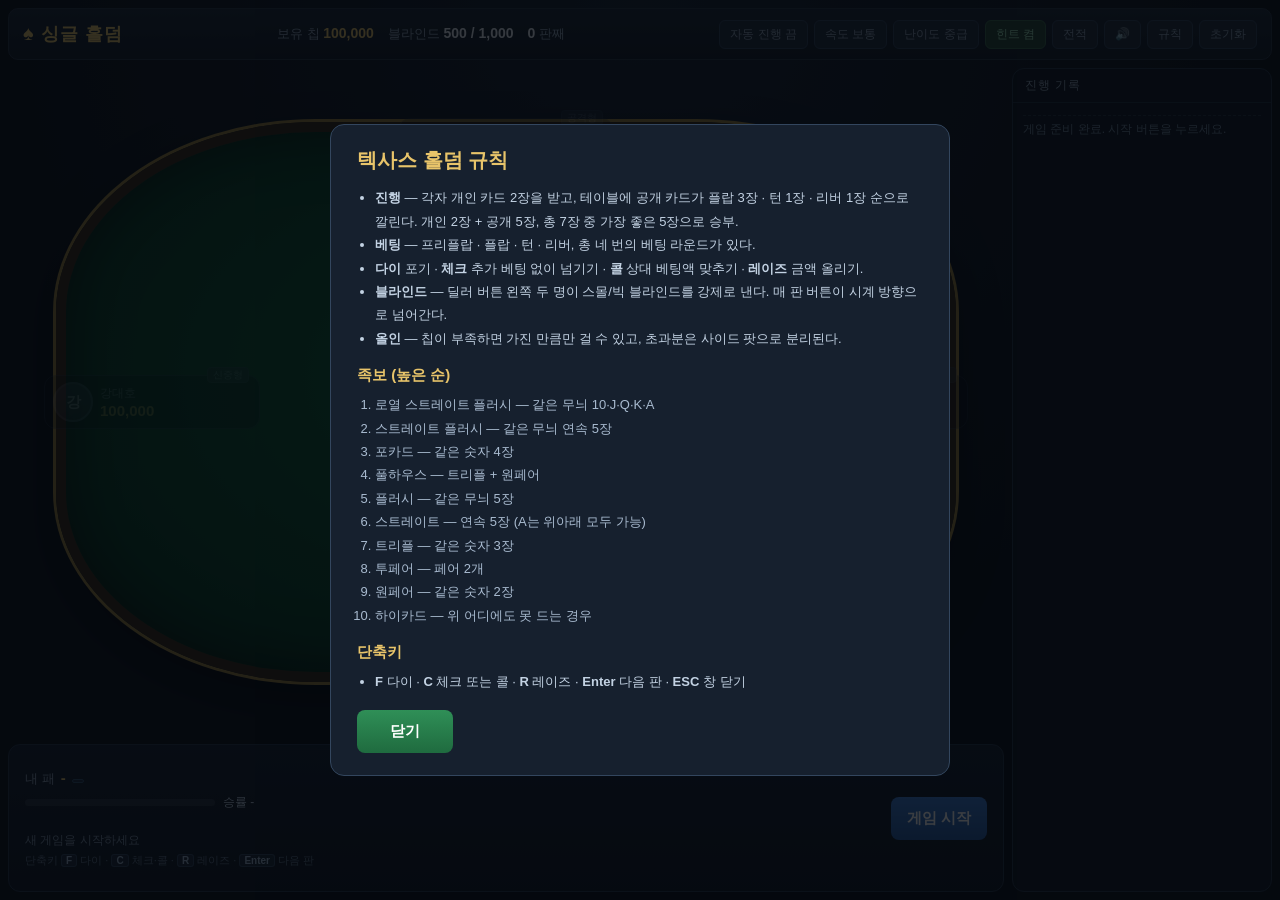
==== index.html @ 2160fd97 "feat: 난이도 초급·중급·고급 도입 및 상대 실력 구현 방식 교정 - 난이도별 블라인드/상대 성향/실력 계수 분리, 선택 창과 저장 추가 - 실력 낮은 상대에 손해가 확정된 실" ====
<!DOCTYPE html>
<html lang="ko">
<head>
<meta charset="utf-8" />
<meta name="viewport" content="width=device-width, initial-scale=1, maximum-scale=1, user-scalable=no" />
<title>싱글 홀덤 - 텍사스 홀덤 혼자 즐기기</title>
<link rel="stylesheet" href="css/style.css" />
</head>
<body>

<div id="app">

  <!-- 상단 바 -->
  <header class="topbar">
    <div class="brand"><span class="logo">♠</span> 싱글 홀덤</div>
    <div class="topinfo">
      <span class="chip-badge">보유 칩 <b id="myChips">0</b></span>
      <span class="blind-badge">블라인드 <b id="blindInfo">-</b></span>
      <span class="hand-badge"><b id="handNo">0</b> 판째</span>
    </div>
    <div class="topbtns">
      <button id="btnAuto" class="ghost" title="판이 끝나면 자동으로 다음 판 시작">자동 진행 끔</button>
      <button id="btnSpeed" class="ghost" title="상대가 생각하는 시간">속도 보통</button>
      <button id="btnLevel" class="ghost" title="상대 실력과 판돈 크기">난이도 중급</button>
      <button id="btnHint" class="ghost" title="승률과 드로 안내 표시 여부">힌트 켬</button>
      <button id="btnStats" class="ghost">전적</button>
      <button id="btnSound" class="ghost" title="소리 켜기/끄기">🔊</button>
      <button id="btnRules" class="ghost">규칙</button>
      <button id="btnReset" class="ghost">초기화</button>
    </div>
  </header>

  <!-- 테이블 -->
  <main class="table-wrap">
    <div class="table" id="table">
      <div class="felt-logo">HOLD'EM</div>

      <div class="center">
        <div class="pot-box">팟 <b id="potAmt">0</b></div>
        <div class="community" id="community"></div>
        <div class="street-label" id="streetLabel"></div>
      </div>

      <!-- 좌석 4개: 0=나(하단), 1=좌, 2=상, 3=우 -->
      <div class="seat" id="seat-0"></div>
      <div class="seat" id="seat-1"></div>
      <div class="seat" id="seat-2"></div>
      <div class="seat" id="seat-3"></div>

      <div class="bet-chip" id="bet-0"></div>
      <div class="bet-chip" id="bet-1"></div>
      <div class="bet-chip" id="bet-2"></div>
      <div class="bet-chip" id="bet-3"></div>

      <div id="dealerBtn" class="dealer-btn">D</div>

      <div class="result-banner" id="resultBanner"></div>
    </div>
  </main>

  <!-- 하단 조작부 -->
  <section class="controls">
    <div class="myinfo">
      <div class="myrank">내 패 <b id="myRank">-</b><span class="notation" id="myNotation"></span></div>
      <div class="equity-row">
        <div class="equity-bar"><i id="equityFill"></i></div>
        <span class="equity-text" id="equityText">승률 -</span>
      </div>
      <div class="draw-info" id="drawInfo"></div>
      <div class="hint" id="actionHint">새 게임을 시작하세요</div>
      <div class="keys">단축키 <b>F</b> 다이 · <b>C</b> 체크·콜 · <b>R</b> 레이즈 · <b>Enter</b> 다음 판</div>
    </div>

    <div class="raise-panel" id="raisePanel">
      <div class="presets">
        <button class="preset" data-preset="min">최소</button>
        <button class="preset" data-preset="half">하프</button>
        <button class="preset" data-preset="pot">팟</button>
        <button class="preset" data-preset="allin">올인</button>
      </div>
      <input type="range" id="raiseSlider" min="0" max="100" value="0" />
      <div class="raise-amt">베팅액 <b id="raiseAmt">0</b></div>
    </div>

    <div class="actions">
      <button id="btnFold" class="act fold">다이</button>
      <button id="btnCheck" class="act check">체크</button>
      <button id="btnCall" class="act call">콜</button>
      <button id="btnRaise" class="act raise">레이즈</button>
      <button id="btnStart" class="act start">게임 시작</button>
      <button id="btnRebuy" class="act rebuy">리바이</button>
    </div>
  </section>

  <!-- 진행 기록 -->
  <aside class="logbox">
    <div class="logtitle">진행 기록</div>
    <ul id="logList"></ul>
  </aside>
</div>

<!-- 난이도 -->
<div class="modal" id="levelModal">
  <div class="modal-inner">
    <h2>난이도 선택</h2>
    <p class="stat-note">난이도를 바꾸면 판돈과 상대가 새로 정해지고 보유 칩이 초기화됩니다. 누적 전적은 그대로 남습니다.</p>
    <div class="level-list" id="levelList"></div>
    <div class="stat-actions">
      <button class="act call" id="btnCloseLevel">닫기</button>
    </div>
  </div>
</div>

<!-- 전적 -->
<div class="modal" id="statsModal">
  <div class="modal-inner">
    <h2>전적</h2>
    <div class="stat-grid" id="statGrid"></div>
    <h3>상대 분석</h3>
    <p class="stat-note">참여율은 프리플랍에 스스로 칩을 넣은 비율, 레이즈율은 프리플랍에서 올린 비율, 공격성은 플랍 이후 액션 중 올린 비율입니다.</p>
    <table class="rival-table" id="rivalTable"></table>
    <div class="stat-actions">
      <button class="act fold" id="btnStatsClear">전적 지우기</button>
      <button class="act call" id="btnCloseStats">닫기</button>
    </div>
  </div>
</div>

<!-- 규칙 안내 -->
<div class="modal" id="rulesModal">
  <div class="modal-inner">
    <h2>텍사스 홀덤 규칙</h2>
    <ul>
      <li><b>진행</b> — 각자 개인 카드 2장을 받고, 테이블에 공개 카드가 플랍 3장 · 턴 1장 · 리버 1장 순으로 깔린다. 개인 2장 + 공개 5장, 총 7장 중 가장 좋은 5장으로 승부.</li>
      <li><b>베팅</b> — 프리플랍 · 플랍 · 턴 · 리버, 총 네 번의 베팅 라운드가 있다.</li>
      <li><b>다이</b> 포기 · <b>체크</b> 추가 베팅 없이 넘기기 · <b>콜</b> 상대 베팅액 맞추기 · <b>레이즈</b> 금액 올리기.</li>
      <li><b>블라인드</b> — 딜러 버튼 왼쪽 두 명이 스몰/빅 블라인드를 강제로 낸다. 매 판 버튼이 시계 방향으로 넘어간다.</li>
      <li><b>올인</b> — 칩이 부족하면 가진 만큼만 걸 수 있고, 초과분은 사이드 팟으로 분리된다.</li>
    </ul>
    <h3>족보 (높은 순)</h3>
    <ol class="rank-list">
      <li>로열 스트레이트 플러시 — 같은 무늬 10·J·Q·K·A</li>
      <li>스트레이트 플러시 — 같은 무늬 연속 5장</li>
      <li>포카드 — 같은 숫자 4장</li>
      <li>풀하우스 — 트리플 + 원페어</li>
      <li>플러시 — 같은 무늬 5장</li>
      <li>스트레이트 — 연속 5장 (A는 위아래 모두 가능)</li>
      <li>트리플 — 같은 숫자 3장</li>
      <li>투페어 — 페어 2개</li>
      <li>원페어 — 같은 숫자 2장</li>
      <li>하이카드 — 위 어디에도 못 드는 경우</li>
    </ol>
    <h3>단축키</h3>
    <ul>
      <li><b>F</b> 다이 · <b>C</b> 체크 또는 콜 · <b>R</b> 레이즈 · <b>Enter</b> 다음 판 · <b>ESC</b> 창 닫기</li>
    </ul>
    <button class="act call" id="btnCloseRules">닫기</button>
  </div>
</div>

<script src="js/cards.js"></script>
<script src="js/evaluator.js"></script>
<script src="js/ai.js"></script>
<script src="js/game.js"></script>
<script src="js/ui.js"></script>
</body>
</html>
---- css/style.css ----
/* 싱글 홀덤 - 화면 스타일 */
:root {
  --bg: #0d1117;
  --bg2: #141b25;
  --felt: #14653a;
  --felt2: #0c4327;
  --gold: #e8c46a;
  --gold-dim: #9a7f3c;
  --text: #e9eef5;
  --muted: #8fa0b5;
  --red: #e2483c;
  --green: #2fb56a;
  --blue: #3f7fd6;
  --card-w: 54px;
  --card-h: 76px;
}

* { box-sizing: border-box; }

html, body {
  margin: 0; padding: 0; height: 100%;
  background: radial-gradient(circle at 50% 0%, #1b2534 0%, var(--bg) 60%);
  color: var(--text);
  font-family: "Malgun Gothic", "맑은 고딕", "Apple SD Gothic Neo", sans-serif;
  overflow: hidden;
}

#app {
  height: 100%;
  display: grid;
  grid-template-columns: 1fr 260px;
  grid-template-rows: 52px 1fr 148px;
  grid-template-areas:
    "top top"
    "table log"
    "ctrl log";
  gap: 8px;
  padding: 8px;
}
/* grid 항목은 기본으로 내용보다 작아지지 않는다 - 넘침 방지 */
#app > * { min-width: 0; }

/* ---------- 상단 바 ---------- */
.topbar {
  grid-area: top;
  display: flex; align-items: center; justify-content: space-between;
  background: linear-gradient(180deg, #1e2836, #161e29);
  border: 1px solid #2b3646;
  border-radius: 10px; padding: 0 14px; gap: 8px; overflow: hidden;
}
.brand { font-size: 18px; font-weight: 700; letter-spacing: 1px; color: var(--gold); }
.brand .logo { font-size: 20px; }
.topinfo { display: flex; gap: 14px; font-size: 13px; color: var(--muted); white-space: nowrap; }
.topinfo b { color: var(--text); font-size: 14px; }
.chip-badge b { color: var(--gold); }
.topbtns { display: flex; gap: 6px; flex: 0 0 auto; }
.ghost {
  background: #232e3d; color: var(--muted); border: 1px solid #33455c;
  border-radius: 6px; padding: 5px 10px; font-size: 12px; cursor: pointer;
  font-family: inherit; white-space: nowrap;
}
.ghost:hover { background: #2c3a4d; color: var(--text); }
.ghost.on {
  background: #2a4a37; color: #9fe3ba; border-color: #3d6b4e;
}

/* 전적 창 */
.stat-grid {
  display: grid; grid-template-columns: auto 1fr; gap: 8px 18px;
  font-size: 14px; align-items: baseline;
}
.stat-k { color: var(--muted); }
.stat-v { color: var(--text); font-weight: 700; text-align: right; }
.stat-v.up { color: var(--green); }
.stat-v.down { color: #e2736a; }
.stat-actions { display: flex; gap: 8px; margin-top: 18px; justify-content: flex-end; }
.stat-note { font-size: 11px; color: #7d8fa6; margin: 0 0 8px; line-height: 1.5; }

/* 난이도 선택 */
.level-list { display: flex; flex-direction: column; gap: 8px; }
.level-item {
  text-align: left; background: #1b2637; border: 1px solid #33465e;
  border-radius: 10px; padding: 12px 14px; cursor: pointer;
  color: var(--text); font-family: inherit; transition: border-color .15s, background .15s;
}
.level-item:hover { background: #223148; border-color: #4a6285; }
.level-item.current { border-color: var(--gold); background: #232c31; }
.lv-title { font-size: 15px; font-weight: 700; color: var(--gold); }
.lv-now { font-size: 11px; color: #9fe3ba; font-weight: 600; }
.lv-desc { font-size: 12px; color: #b6c6da; margin-top: 3px; line-height: 1.5; }
.lv-meta { font-size: 11px; color: #7d8fa6; margin-top: 4px; }
.rival-table { width: 100%; border-collapse: collapse; font-size: 13px; }
.rival-table th {
  text-align: right; font-weight: 600; color: var(--muted); font-size: 11px;
  padding: 4px 6px; border-bottom: 1px solid #2b3a4d;
}
.rival-table th:first-child, .rival-table td:first-child { text-align: left; }
.rival-table td { padding: 5px 6px; text-align: right; border-bottom: 1px solid #1e2937; }
.rival-table td.dim { color: #8fa0b5; font-size: 12px; }
.rival-table td.chips { color: var(--gold); font-weight: 700; }

/* ---------- 테이블 ---------- */
.table-wrap {
  grid-area: table;
  display: flex; align-items: center; justify-content: center;
  min-height: 0;
}
.table {
  position: relative;
  width: min(100%, 900px);
  height: 100%;
  max-height: 560px;
  background:
    radial-gradient(ellipse at 50% 45%, var(--felt) 0%, var(--felt2) 70%, #082b19 100%);
  border: 10px solid #3a2a17;
  border-radius: 260px / 190px;
  box-shadow: 0 0 0 3px var(--gold-dim), inset 0 0 60px rgba(0,0,0,.55), 0 18px 40px rgba(0,0,0,.5);
}
.felt-logo {
  position: absolute; top: 26%; left: 50%; transform: translateX(-50%);
  font-size: 40px; font-weight: 800; letter-spacing: 8px;
  color: rgba(255,255,255,.05); pointer-events: none; user-select: none;
}

.center {
  position: absolute; top: 50%; left: 50%; transform: translate(-50%, -50%);
  display: flex; flex-direction: column; align-items: center; gap: 8px;
}
.pot-box {
  background: rgba(0,0,0,.42); border: 1px solid var(--gold-dim);
  color: var(--gold); border-radius: 20px; padding: 4px 16px; font-size: 13px;
}
.pot-box b { color: #fff; font-size: 15px; }
.community { display: flex; gap: 6px; }
.street-label { font-size: 12px; color: rgba(255,255,255,.55); letter-spacing: 2px; }

/* ---------- 카드 ---------- */
.card {
  width: var(--card-w); height: var(--card-h);
  background: #fdfdfa; border-radius: 6px;
  display: flex; flex-direction: column; align-items: center; justify-content: center;
  font-weight: 800; line-height: 1;
  box-shadow: 0 2px 6px rgba(0,0,0,.45);
  border: 1px solid #d6d3c8;
}
.card .crank { font-size: 20px; }
.card .csuit { font-size: 18px; margin-top: 2px; }
.card.red { color: #d5342a; }
.card.black { color: #1b1b1b; }
.card.back {
  background:
    repeating-linear-gradient(45deg, #1f4d8f 0 6px, #17407a 6px 12px);
  border: 1px solid #0e2a52;
}
.card.mini { width: 36px; height: 50px; border-radius: 5px; }
.card.mini.dealing { animation: dealto .3s ease-out backwards; }
@keyframes dealto {
  from { transform: translate(0, -120px) scale(.5) rotate(12deg); opacity: 0; }
  to { transform: none; opacity: 1; }
}
.card.mini .crank { font-size: 14px; }
.card.mini .csuit { font-size: 12px; }
.board-card.fresh { animation: dealin .34s ease-out backwards; }
.board-card.empty {
  background: rgba(255,255,255,.05); border: 1px dashed rgba(255,255,255,.16);
  box-shadow: none;
}
@keyframes dealin {
  from { transform: translateY(-22px) rotateY(70deg) scale(.86); opacity: 0; }
  to { transform: none; opacity: 1; }
}

/* 승리에 쓰인 카드 강조 */
.card.hit {
  box-shadow: 0 0 0 2px var(--gold), 0 0 16px rgba(232,196,106,.65);
  transform: translateY(-4px);
  transition: transform .2s, box-shadow .2s;
}

/* 테이블 위에 띄우는 연출 (좌석 재렌더에 영향받지 않는다) */
.fx { position: absolute; transform: translateX(-50%); pointer-events: none; z-index: 7; }

/* 획득 금액 떠오르기 */
.float-win {
  color: #ffe9a8; font-weight: 800; font-size: 16px;
  text-shadow: 0 2px 6px rgba(0,0,0,.8);
  animation: floatup 1.6s ease-out forwards;
}

/* 상대 한마디 */
.bubble {
  background: rgba(250,250,245,.95); color: #1c2430;
  font-size: 12px; font-weight: 600; white-space: nowrap;
  border-radius: 12px; padding: 5px 11px;
  box-shadow: 0 4px 12px rgba(0,0,0,.45);
  animation: bubblein .22s ease-out, bubbleout .3s ease-in 1.9s forwards;
}
.bubble::after {
  content: ''; position: absolute; bottom: -5px; left: 50%;
  margin-left: -5px; border: 5px solid transparent;
  border-top-color: rgba(250,250,245,.95); border-bottom: 0;
}
@keyframes bubblein {
  from { opacity: 0; transform: translate(-50%, 6px) scale(.9); }
  to { opacity: 1; transform: translate(-50%, 0) scale(1); }
}
@keyframes bubbleout {
  to { opacity: 0; transform: translate(-50%, -6px); }
}
@keyframes floatup {
  0% { opacity: 0; transform: translate(-50%, 6px) scale(.8); }
  18% { opacity: 1; transform: translate(-50%, -8px) scale(1.1); }
  70% { opacity: 1; transform: translate(-50%, -26px) scale(1); }
  100% { opacity: 0; transform: translate(-50%, -46px) scale(.95); }
}

/* ---------- 좌석 ---------- */
.seat {
  position: absolute;
  width: 216px;
  display: flex; align-items: center; gap: 7px;
  background: rgba(8,16,26,.72);
  border: 1px solid #2c3d52; border-radius: 12px;
  padding: 6px 8px;
  transition: box-shadow .2s, border-color .2s, opacity .2s;
}
.seat.out { opacity: .3; }
.seat.folded { opacity: .45; filter: grayscale(.7); }
.seat.active { border-color: var(--gold); box-shadow: 0 0 0 2px rgba(232,196,106,.35), 0 0 18px rgba(232,196,106,.25); }
.seat.winner { border-color: var(--green); box-shadow: 0 0 0 2px rgba(47,181,106,.4), 0 0 22px rgba(47,181,106,.35); }
.seat.me { background: rgba(16,30,48,.85); border-color: #3f6ea8; }

.avatar {
  width: 40px; height: 40px; flex: 0 0 40px; border-radius: 50%;
  background: linear-gradient(160deg, #46536b, #2b3547);
  display: flex; align-items: center; justify-content: center;
  font-weight: 700; font-size: 15px; color: #dbe6f5;
  border: 2px solid #5d6d87;
}
.seat.me .avatar { background: linear-gradient(160deg, #2f6fb8, #1d4677); border-color: #6ea6e8; }
.seat-body { flex: 1 1 auto; min-width: 0; }
.seat-name {
  font-size: 12px; color: var(--muted);
  display: flex; align-items: center; gap: 4px;
  white-space: nowrap; overflow: hidden;
}
.seat-name > span:first-child { overflow: hidden; text-overflow: ellipsis; }
/* 성향 배지는 좌석 위쪽에 띄워 이름 자리를 뺏지 않게 한다 */
.persona {
  position: absolute; top: -9px; right: 10px;
  font-size: 10px; background: #2b3849; color: #93a7bf;
  border: 1px solid #3d4d63; border-radius: 4px; padding: 0 5px;
  white-space: nowrap;
}
.seat-chips { font-size: 15px; font-weight: 700; color: var(--gold); white-space: nowrap; }
.seat-hand { font-size: 11px; color: var(--green); white-space: nowrap; overflow: hidden; text-overflow: ellipsis; }
.seat-eq { font-size: 11px; color: #ffd777; font-weight: 700; white-space: nowrap; }
.hole { display: flex; gap: 3px; flex: 0 0 auto; }
.allin-tag {
  position: absolute; top: -9px; left: 50%; transform: translateX(-50%);
  background: var(--red); color: #fff; font-size: 10px; font-weight: 700;
  border-radius: 4px; padding: 1px 6px; letter-spacing: 1px;
}
.action-badge {
  position: absolute; bottom: -10px; left: 12px;
  font-size: 11px; border-radius: 4px; padding: 1px 7px; font-weight: 700;
  background: #34435a; color: #cfe0f5; border: 1px solid #46586f;
}
.b-fold { background: #4a2b2b; color: #eba59f; border-color: #6b3b3b; }
.b-check { background: #2b3f4a; color: #a8d3e6; border-color: #3c5a6b; }
.b-call { background: #26472f; color: #a6e0bb; border-color: #35643f; }
.b-raise { background: #4b3a1c; color: #f0d193; border-color: #6d552a; }
.b-blind { background: #33334a; color: #b7b7e0; border-color: #4a4a6b; }

.turnbar {
  margin-top: 4px; height: 4px; background: rgba(255,255,255,.12);
  border-radius: 3px; overflow: hidden;
}
.turnbar i { display: block; height: 100%; background: var(--gold); transition: width .2s linear; }

/* 좌석 위치 */
#seat-0 { bottom: -14px; left: 50%; transform: translateX(-50%); }
#seat-1 { left: -22px; top: 50%; transform: translateY(-50%); }
#seat-2 { top: -14px; left: 50%; transform: translateX(-50%); }
#seat-3 { right: -22px; top: 50%; transform: translateY(-50%); }

/* 베팅 칩 표시 */
.bet-chip {
  position: absolute; display: none; align-items: center; gap: 4px;
  background: rgba(0,0,0,.5); border: 1px solid var(--gold-dim);
  color: var(--gold); font-size: 12px; font-weight: 700;
  border-radius: 12px; padding: 2px 8px;
}
.chip-dot {
  width: 10px; height: 10px; border-radius: 50%;
  background: radial-gradient(circle at 30% 30%, #ff7b6b, #b3271a);
  border: 1px solid #ffd9d3;
}
#bet-0 { bottom: 24%; left: 50%; transform: translateX(-50%); }
#bet-1 { left: 20%; top: 50%; transform: translateY(-50%); }
#bet-2 { top: 24%; left: 50%; transform: translateX(-50%); }
#bet-3 { right: 20%; top: 50%; transform: translateY(-50%); }

/* 딜러 버튼 */
.dealer-btn {
  position: absolute; width: 24px; height: 24px; border-radius: 50%;
  background: #f5f2e8; color: #1c1c1c; font-size: 12px; font-weight: 800;
  display: flex; align-items: center; justify-content: center;
  border: 2px solid #b9ad8c; box-shadow: 0 2px 6px rgba(0,0,0,.4);
  transition: all .3s;
}
.dealer-btn.d-0 { bottom: 15%; left: 60%; }
.dealer-btn.d-1 { left: 22%; top: 58%; }
.dealer-btn.d-2 { top: 15%; left: 38%; }
.dealer-btn.d-3 { right: 22%; top: 40%; }

/* 결과 배너 */
/* 보드 카드를 가리지 않도록 테이블 위쪽에 띄운다 */
.result-banner {
  position: absolute; top: 25%; left: 50%;
  transform: translate(-50%, -50%) scale(.9);
  background: rgba(6,12,20,.94); border: 2px solid var(--gold);
  border-radius: 14px; padding: 12px 24px; text-align: center;
  opacity: 0; pointer-events: none; transition: all .25s;
  min-width: 240px; z-index: 5;
}
.result-banner.show { opacity: 1; transform: translate(-50%, -50%) scale(1); }
.rline b { color: var(--gold); }
.result-banner.win { border-color: var(--green); }
.result-banner.allin { border-color: var(--red); }
.result-banner.allin .rtitle { color: #ff8a7a; letter-spacing: 4px; }
.result-banner.lose { border-color: #5a6b80; }
.rtitle { font-size: 24px; font-weight: 800; margin-bottom: 6px; color: var(--gold); }
.result-banner.win .rtitle { color: var(--green); }
.result-banner.lose .rtitle { color: #93a5bb; }
.rline { font-size: 13px; color: #d6e2f0; margin-top: 2px; }

/* ---------- 하단 조작부 ---------- */
.controls {
  grid-area: ctrl;
  background: linear-gradient(180deg, #172130, #111823);
  border: 1px solid #28364a; border-radius: 12px;
  display: flex; align-items: center; justify-content: space-between;
  padding: 10px 16px; gap: 14px;
}
.myinfo { min-width: 260px; }
.myrank { font-size: 13px; color: var(--muted); display: flex; align-items: baseline; gap: 6px; }
.myrank b { color: var(--gold); font-size: 15px; }
.notation {
  font-size: 11px; color: #8fb4de; background: #1f2f44;
  border: 1px solid #33506f; border-radius: 4px; padding: 1px 5px;
}
.equity-row { display: flex; align-items: center; gap: 8px; margin-top: 6px; }
.equity-bar {
  flex: 1; height: 7px; background: rgba(255,255,255,.09);
  border-radius: 4px; overflow: hidden; max-width: 190px;
}
.equity-bar i {
  display: block; height: 100%; width: 0;
  background: var(--blue); transition: width .35s ease;
}
.equity-bar i.good { background: linear-gradient(90deg, #2fb56a, #6fe0a3); }
.equity-bar i.mid { background: linear-gradient(90deg, #c39a3c, #ecc972); }
.equity-bar i.bad { background: linear-gradient(90deg, #8d3b34, #d0685c); }
.equity-text { font-size: 12px; color: #b9c9dd; min-width: 62px; }
.draw-info { font-size: 11px; color: #7fd0a5; margin-top: 3px; min-height: 14px; }
.hint { font-size: 12px; color: #7d8fa6; margin-top: 4px; }
.keys { font-size: 11px; color: #5f7086; margin-top: 4px; }
.keys b {
  color: #9fb4cc; background: #1e2a3a; border: 1px solid #33455c;
  border-radius: 3px; padding: 0 4px; font-size: 10px;
}

/* 키보드 이동 시에만 보이는 초점 표시 */
.act:focus-visible, .ghost:focus-visible, .preset:focus-visible, #raiseSlider:focus-visible {
  outline: 2px solid var(--gold); outline-offset: 2px;
}

.raise-panel {
  display: none; flex-direction: column; gap: 6px; flex: 1; max-width: 340px;
}
.presets { display: flex; gap: 6px; }
.preset {
  flex: 1; background: #24344a; color: #b8cbe2; border: 1px solid #35496a;
  border-radius: 6px; padding: 4px 0; font-size: 12px; cursor: pointer;
  font-family: inherit;
}
.preset:hover { background: #2e4462; color: #fff; }
#raiseSlider { width: 100%; accent-color: var(--gold); }
.raise-amt { font-size: 12px; color: var(--muted); text-align: right; }
.raise-amt b { color: var(--gold); font-size: 14px; }

.actions { display: flex; gap: 8px; }
.act {
  min-width: 96px; padding: 12px 14px; border-radius: 8px; border: none;
  font-size: 15px; font-weight: 700; cursor: pointer; color: #fff;
  font-family: inherit; transition: transform .08s, filter .15s;
}
.act:hover { filter: brightness(1.12); }
.act:active { transform: translateY(1px); }
.act.fold { background: linear-gradient(180deg, #8d3b34, #6d2b25); }
.act.check { background: linear-gradient(180deg, #35688c, #24506e); }
.act.call { background: linear-gradient(180deg, #2f8f57, #1f6b3f); }
.act.raise { background: linear-gradient(180deg, #c39a3c, #97742a); color: #2a2007; }
.act.start { background: linear-gradient(180deg, #3f7fd6, #2a5ea6); }
.act.rebuy { background: linear-gradient(180deg, #a3543f, #7d3d2c); display: none; }

/* ---------- 진행 기록 ---------- */
.logbox {
  grid-area: log;
  background: #111823; border: 1px solid #28364a; border-radius: 12px;
  display: flex; flex-direction: column; min-height: 0;
}
.logtitle {
  padding: 8px 12px; font-size: 12px; color: var(--muted);
  border-bottom: 1px solid #22303f; letter-spacing: 1px;
}
#logList {
  list-style: none; margin: 0; padding: 8px 10px;
  overflow-y: auto; flex: 1; font-size: 12px; line-height: 1.6; color: #a9bbd0;
}
#logList li { padding: 1px 0; }
.log-sys { color: #6f8299; border-top: 1px dashed #26333f; margin-top: 4px; padding-top: 4px !important; }
.log-win { color: var(--green); font-weight: 700; }
.log-fold { color: #b07b76; }
.log-raise { color: var(--gold); }
.log-call { color: #8fc7a4; }
.log-blind { color: #9a9ac9; }
#logList::-webkit-scrollbar { width: 6px; }
#logList::-webkit-scrollbar-thumb { background: #2c3d52; border-radius: 3px; }

/* ---------- 규칙 창 ---------- */
.modal {
  position: fixed; inset: 0; background: rgba(3,7,12,.78);
  display: none; align-items: center; justify-content: center; z-index: 50;
}
.modal.open { display: flex; }
.modal-inner {
  background: #16202e; border: 1px solid #33465e; border-radius: 14px;
  padding: 22px 26px; max-width: 620px; max-height: 84vh; overflow-y: auto;
}
.modal-inner h2 { margin: 0 0 12px; color: var(--gold); font-size: 20px; }
.modal-inner h3 { margin: 16px 0 8px; color: var(--gold); font-size: 15px; }
.modal-inner ul, .modal-inner ol { margin: 0; padding-left: 18px; font-size: 13px; line-height: 1.8; color: #c3d2e3; }
.rank-list li { color: #a9bbd0; }
.modal-inner .act { margin-top: 16px; }

/* ---------- 좁은 화면 ---------- */
@media (max-width: 1100px) {
  #app {
    grid-template-columns: 1fr;
    grid-template-rows: 52px 1fr auto 116px;
    grid-template-areas: "top" "table" "ctrl" "log";
  }
  .logbox { max-height: 116px; }
  .controls { flex-wrap: wrap; }
  :root { --card-w: 46px; --card-h: 64px; }
  .seat { width: 194px; }
}

@media (max-width: 780px) {
  :root { --card-w: 38px; --card-h: 54px; }
  #app { grid-template-rows: 46px 1fr auto 92px; gap: 6px; padding: 6px; }
  .topbar { padding: 0 8px; }
  .brand span:not(.logo) { display: none; }
  .brand { font-size: 0; }
  .brand .logo { font-size: 20px; }
  .topinfo { gap: 8px; font-size: 11px; min-width: 0; overflow: hidden; }
  .blind-badge { display: none; }
  .ghost { padding: 4px 6px; font-size: 11px; }
  .felt-logo { display: none; }
  .table { border-width: 6px; border-radius: 170px / 140px; }

  /* 좁은 화면에서는 상대 셋을 위쪽 반원에 모아 보드와 겹치지 않게 한다 */
  #seat-1 { left: 2px; top: 20%; transform: none; }
  #seat-2 { top: -8px; left: 50%; transform: translateX(-50%); }
  #seat-3 { right: 2px; top: 20%; transform: none; }
  #seat-0 { bottom: -10px; }
  #bet-1 { left: 16%; top: 40%; transform: none; }
  #bet-2 { top: 21%; }
  #bet-3 { right: 16%; top: 40%; transform: none; }
  #bet-0 { bottom: 22%; }
  .dealer-btn.d-0 { bottom: 20%; left: 58%; }
  .dealer-btn.d-1 { left: 18%; top: 34%; }
  .dealer-btn.d-2 { top: 19%; left: 42%; }
  .dealer-btn.d-3 { right: 18%; top: 34%; }
  .result-banner { top: 46%; padding: 10px 16px; min-width: 200px; }

  .seat { width: 152px; padding: 4px 6px; gap: 5px; }
  .avatar { width: 30px; height: 30px; flex-basis: 30px; font-size: 12px; border-width: 1px; }
  .seat-name { font-size: 10px; }
  .seat-chips { font-size: 12px; }
  .seat-hand { font-size: 9px; }
  .persona { display: none; }
  .card.mini { width: 27px; height: 39px; }
  .card.mini .crank { font-size: 11px; }
  .card.mini .csuit { font-size: 10px; }
  #seat-1 { left: -8px; }
  #seat-3 { right: -8px; }
  .action-badge { font-size: 10px; bottom: -8px; left: 6px; }

  .controls { flex-direction: column; align-items: stretch; gap: 6px; padding: 8px 10px; }
  .myinfo { min-width: 0; }
  .raise-panel { max-width: none; }
  .actions { justify-content: stretch; gap: 6px; }
  .act { min-width: 0; flex: 1; font-size: 13px; padding: 10px 4px; }
  .logbox { max-height: 92px; }
  .keys { display: none; }
  .modal-inner { padding: 16px 18px; margin: 12px; }
}

/* 높이가 낮은 화면에서는 기록 칸을 접는다 */
@media (max-height: 620px) and (max-width: 1100px) {
  #app { grid-template-rows: 46px 1fr auto 0; }
  .logbox { display: none; }
}
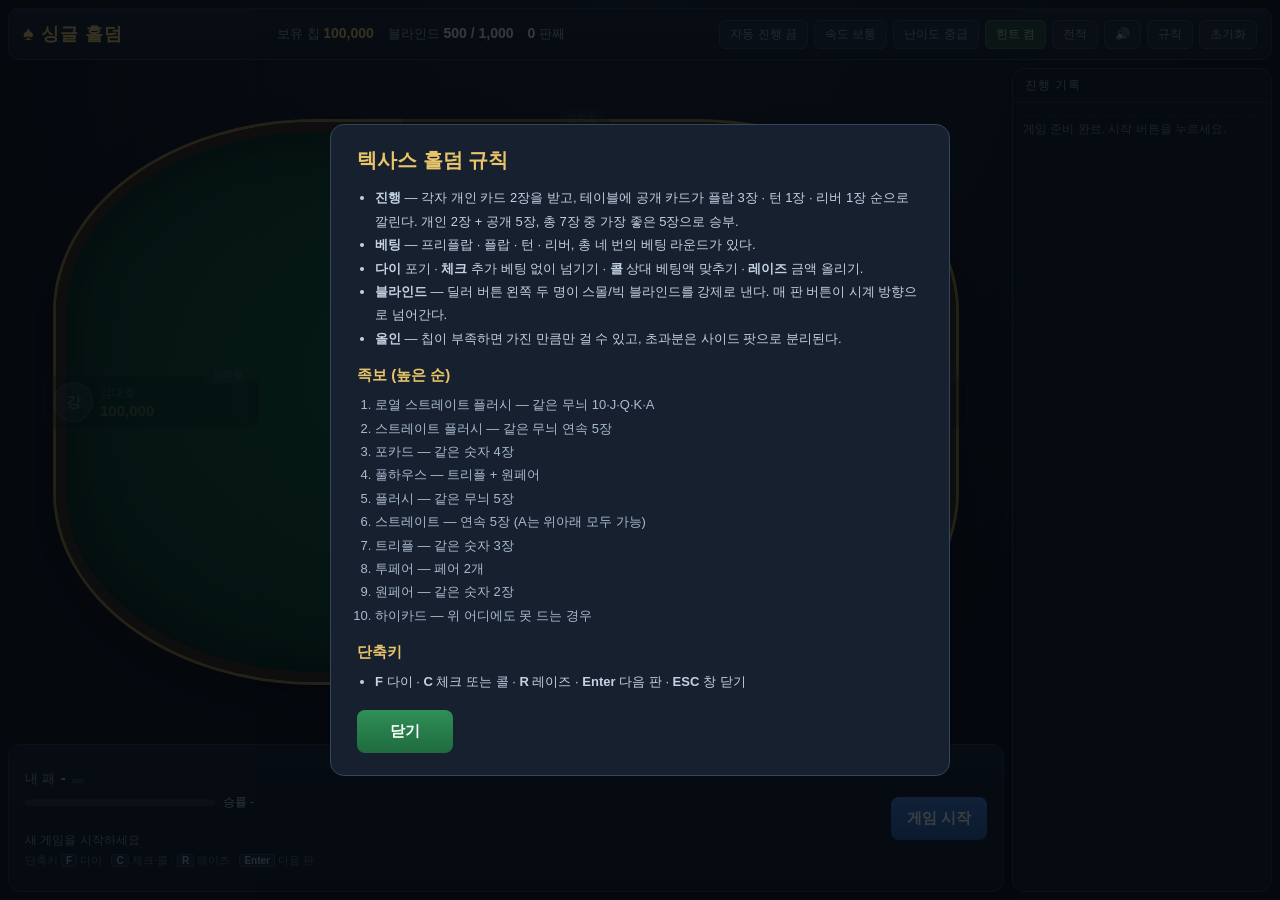
==== commit 19ce5160: "feat: 프리셋 원터치 베팅으로 조작 단계 축소 - 프리셋 클릭 시 확인 단계 없이 즉시 베팅 실행 - 프리셋을 최소/1/2 팟/3/4 팟/팟/올인 다섯 단계로 확장, 버튼에 실" ====
--- a/index.html
+++ b/index.html
@@ -73,13 +73,16 @@
 
     <div class="raise-panel" id="raisePanel">
       <div class="presets">
-        <button class="preset" data-preset="min">최소</button>
-        <button class="preset" data-preset="half">하프</button>
-        <button class="preset" data-preset="pot">팟</button>
-        <button class="preset" data-preset="allin">올인</button>
+        <button class="preset" data-preset="min"><b>최소</b><span class="pamt">-</span></button>
+        <button class="preset" data-preset="half"><b>1/2 팟</b><span class="pamt">-</span></button>
+        <button class="preset" data-preset="threeq"><b>3/4 팟</b><span class="pamt">-</span></button>
+        <button class="preset" data-preset="pot"><b>팟</b><span class="pamt">-</span></button>
+        <button class="preset allin" data-preset="allin"><b>올인</b><span class="pamt">-</span></button>
       </div>
-      <input type="range" id="raiseSlider" min="0" max="100" value="0" />
-      <div class="raise-amt">베팅액 <b id="raiseAmt">0</b></div>
+      <div class="slider-row">
+        <input type="range" id="raiseSlider" min="0" max="100" value="0" />
+        <span class="raise-amt">직접 조절 <b id="raiseAmt">0</b></span>
+      </div>
     </div>
 
     <div class="actions">
--- a/css/style.css
+++ b/css/style.css
@@ -377,18 +377,29 @@
 }
 
 .raise-panel {
-  display: none; flex-direction: column; gap: 6px; flex: 1; max-width: 340px;
+  display: none; flex-direction: column; gap: 8px; flex: 1; max-width: 440px;
 }
 .presets { display: flex; gap: 6px; }
+/* 누르면 바로 베팅되는 버튼이라 금액을 함께 크게 보여 준다 */
 .preset {
-  flex: 1; background: #24344a; color: #b8cbe2; border: 1px solid #35496a;
-  border-radius: 6px; padding: 4px 0; font-size: 12px; cursor: pointer;
-  font-family: inherit;
-}
-.preset:hover { background: #2e4462; color: #fff; }
-#raiseSlider { width: 100%; accent-color: var(--gold); }
-.raise-amt { font-size: 12px; color: var(--muted); text-align: right; }
-.raise-amt b { color: var(--gold); font-size: 14px; }
+  flex: 1; display: flex; flex-direction: column; align-items: center; gap: 2px;
+  background: #24344a; color: #c6d7ec; border: 1px solid #35496a;
+  border-radius: 8px; padding: 7px 2px; cursor: pointer; font-family: inherit;
+  transition: background .12s, border-color .12s, transform .06s;
+}
+.preset b { font-size: 12px; font-weight: 700; }
+.preset .pamt { font-size: 11px; font-weight: 700; color: var(--gold); }
+.preset:hover:not(:disabled) { background: #2e4462; border-color: #4a6285; color: #fff; }
+.preset:active:not(:disabled) { transform: translateY(1px); }
+.preset:disabled { opacity: .35; cursor: default; }
+.preset.is-allin { background: #3a2620; border-color: #8d4b3b; }
+.preset.is-allin .pamt { color: #ffb4a2; }
+
+.slider-row { display: flex; align-items: center; gap: 10px; }
+#raiseSlider { flex: 1; accent-color: var(--gold); }
+#raiseSlider:disabled { opacity: .35; }
+.raise-amt { font-size: 11px; color: var(--muted); white-space: nowrap; }
+.raise-amt b { color: var(--gold); font-size: 13px; }
 
 .actions { display: flex; gap: 8px; }
 .act {
@@ -502,6 +513,9 @@
   .controls { flex-direction: column; align-items: stretch; gap: 6px; padding: 8px 10px; }
   .myinfo { min-width: 0; }
   .raise-panel { max-width: none; }
+  .preset { padding: 6px 1px; gap: 1px; }
+  .preset b { font-size: 11px; }
+  .preset .pamt { font-size: 10px; }
   .actions { justify-content: stretch; gap: 6px; }
   .act { min-width: 0; flex: 1; font-size: 13px; padding: 10px 4px; }
   .logbox { max-height: 92px; }
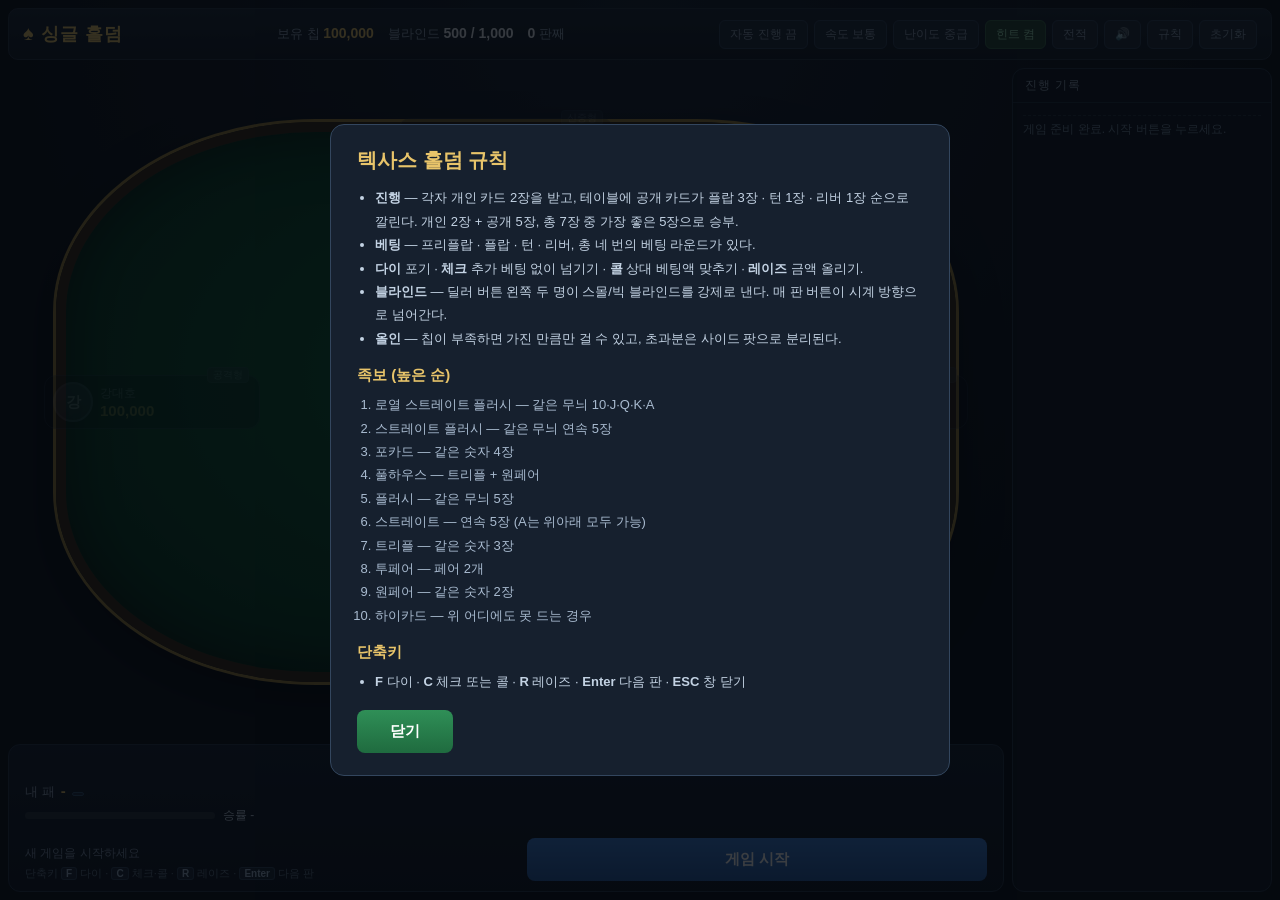
==== commit cf805262: "feat: 미리 액션 추가 및 베팅 조작부 재배치 - 내 차례 전에 체크·다이 / 콜을 예약하는 미리 액션 추가 - 예약된 액션은 차례가 오면 자동 실행 후 해제, 직접 액션이나 " ====
--- a/index.html
+++ b/index.html
@@ -71,27 +71,36 @@
       <div class="keys">단축키 <b>F</b> 다이 · <b>C</b> 체크·콜 · <b>R</b> 레이즈 · <b>Enter</b> 다음 판</div>
     </div>
 
-    <div class="raise-panel" id="raisePanel">
-      <div class="presets">
-        <button class="preset" data-preset="min"><b>최소</b><span class="pamt">-</span></button>
-        <button class="preset" data-preset="half"><b>1/2 팟</b><span class="pamt">-</span></button>
-        <button class="preset" data-preset="threeq"><b>3/4 팟</b><span class="pamt">-</span></button>
-        <button class="preset" data-preset="pot"><b>팟</b><span class="pamt">-</span></button>
-        <button class="preset allin" data-preset="allin"><b>올인</b><span class="pamt">-</span></button>
+    <div class="bet-area">
+      <div class="raise-panel" id="raisePanel">
+        <div class="presets">
+          <button class="preset" data-preset="min"><b>최소</b><span class="pamt">-</span></button>
+          <button class="preset" data-preset="half"><b>1/2 팟</b><span class="pamt">-</span></button>
+          <button class="preset" data-preset="threeq"><b>3/4 팟</b><span class="pamt">-</span></button>
+          <button class="preset" data-preset="pot"><b>팟</b><span class="pamt">-</span></button>
+          <button class="preset allin" data-preset="allin"><b>올인</b><span class="pamt">-</span></button>
+          <button class="preset tune" id="btnTune"><b>직접</b><span class="pamt">조절</span></button>
+        </div>
+        <div class="slider-row" id="sliderRow">
+          <input type="range" id="raiseSlider" min="0" max="100" value="0" />
+          <span class="raise-amt">베팅액 <b id="raiseAmt">0</b></span>
+        </div>
       </div>
-      <div class="slider-row">
-        <input type="range" id="raiseSlider" min="0" max="100" value="0" />
-        <span class="raise-amt">직접 조절 <b id="raiseAmt">0</b></span>
+
+      <div class="pre-actions" id="preActions">
+        <span class="pre-label">미리 정하기</span>
+        <button class="pre" data-pre="checkfold">체크 · 다이</button>
+        <button class="pre" data-pre="call">콜</button>
       </div>
-    </div>
 
-    <div class="actions">
-      <button id="btnFold" class="act fold">다이</button>
-      <button id="btnCheck" class="act check">체크</button>
-      <button id="btnCall" class="act call">콜</button>
-      <button id="btnRaise" class="act raise">레이즈</button>
-      <button id="btnStart" class="act start">게임 시작</button>
-      <button id="btnRebuy" class="act rebuy">리바이</button>
+      <div class="actions">
+        <button id="btnFold" class="act fold">다이</button>
+        <button id="btnCheck" class="act check">체크</button>
+        <button id="btnCall" class="act call">콜</button>
+        <button id="btnRaise" class="act raise">레이즈</button>
+        <button id="btnStart" class="act start">게임 시작</button>
+        <button id="btnRebuy" class="act rebuy">리바이</button>
+      </div>
     </div>
   </section>
 
--- a/css/style.css
+++ b/css/style.css
@@ -340,7 +340,7 @@
   grid-area: ctrl;
   background: linear-gradient(180deg, #172130, #111823);
   border: 1px solid #28364a; border-radius: 12px;
-  display: flex; align-items: center; justify-content: space-between;
+  display: flex; align-items: flex-end; justify-content: space-between;
   padding: 10px 16px; gap: 14px;
 }
 .myinfo { min-width: 260px; }
@@ -376,8 +376,13 @@
   outline: 2px solid var(--gold); outline-offset: 2px;
 }
 
+/* 베팅 관련 조작은 한 덩어리로 쌓아 시선 이동을 줄인다 */
+.bet-area {
+  display: flex; flex-direction: column; gap: 8px; align-items: stretch;
+  min-width: 460px;
+}
 .raise-panel {
-  display: none; flex-direction: column; gap: 8px; flex: 1; max-width: 440px;
+  display: none; flex-direction: column; gap: 8px;
 }
 .presets { display: flex; gap: 6px; }
 /* 누르면 바로 베팅되는 버튼이라 금액을 함께 크게 보여 준다 */
@@ -395,7 +400,24 @@
 .preset.is-allin { background: #3a2620; border-color: #8d4b3b; }
 .preset.is-allin .pamt { color: #ffb4a2; }
 
-.slider-row { display: flex; align-items: center; gap: 10px; }
+.preset.tune { flex: 0 0 auto; min-width: 56px; background: #1e2a3a; }
+.preset.tune.on { background: #2a4a37; border-color: #3d6b4e; color: #9fe3ba; }
+.preset.tune .pamt { color: #8fa0b5; }
+
+/* 미리 정하기 */
+.pre-actions { display: none; align-items: center; gap: 6px; }
+.pre-label { font-size: 11px; color: #7d8fa6; margin-right: 2px; }
+.pre {
+  background: #1e2a3a; color: #a9bbd0; border: 1px solid #33455c;
+  border-radius: 7px; padding: 6px 12px; font-size: 12px; cursor: pointer;
+  font-family: inherit; white-space: nowrap;
+}
+.pre:hover { background: #26344a; color: #fff; }
+.pre.on {
+  background: #2a4a37; border-color: #4d8461; color: #b6f0cd; font-weight: 700;
+}
+
+.slider-row { display: none; align-items: center; gap: 10px; }
 #raiseSlider { flex: 1; accent-color: var(--gold); }
 #raiseSlider:disabled { opacity: .35; }
 .raise-amt { font-size: 11px; color: var(--muted); white-space: nowrap; }
@@ -403,7 +425,7 @@
 
 .actions { display: flex; gap: 8px; }
 .act {
-  min-width: 96px; padding: 12px 14px; border-radius: 8px; border: none;
+  flex: 1; min-width: 96px; padding: 12px 14px; border-radius: 8px; border: none;
   font-size: 15px; font-weight: 700; cursor: pointer; color: #fff;
   font-family: inherit; transition: transform .08s, filter .15s;
 }
@@ -476,8 +498,11 @@
   .brand span:not(.logo) { display: none; }
   .brand { font-size: 0; }
   .brand .logo { font-size: 20px; }
-  .topinfo { gap: 8px; font-size: 11px; min-width: 0; overflow: hidden; }
-  .blind-badge { display: none; }
+  .topinfo { gap: 8px; font-size: 11px; min-width: 0; }
+  .chip-badge { flex: 0 0 auto; }
+  .blind-badge, .hand-badge { display: none; }
+  /* 좁은 화면에서는 자주 쓰지 않는 버튼을 접는다 */
+  #btnSound, #btnReset { display: none; }
   .ghost { padding: 4px 6px; font-size: 11px; }
   .felt-logo { display: none; }
   .table { border-width: 6px; border-radius: 170px / 140px; }
@@ -512,10 +537,13 @@
 
   .controls { flex-direction: column; align-items: stretch; gap: 6px; padding: 8px 10px; }
   .myinfo { min-width: 0; }
-  .raise-panel { max-width: none; }
+  .bet-area { min-width: 0; }
+  .pre-label { display: none; }
+  .pre { flex: 1; text-align: center; padding: 6px 4px; }
   .preset { padding: 6px 1px; gap: 1px; }
   .preset b { font-size: 11px; }
   .preset .pamt { font-size: 10px; }
+  .preset.tune { min-width: 44px; }
   .actions { justify-content: stretch; gap: 6px; }
   .act { min-width: 0; flex: 1; font-size: 13px; padding: 10px 4px; }
   .logbox { max-height: 92px; }
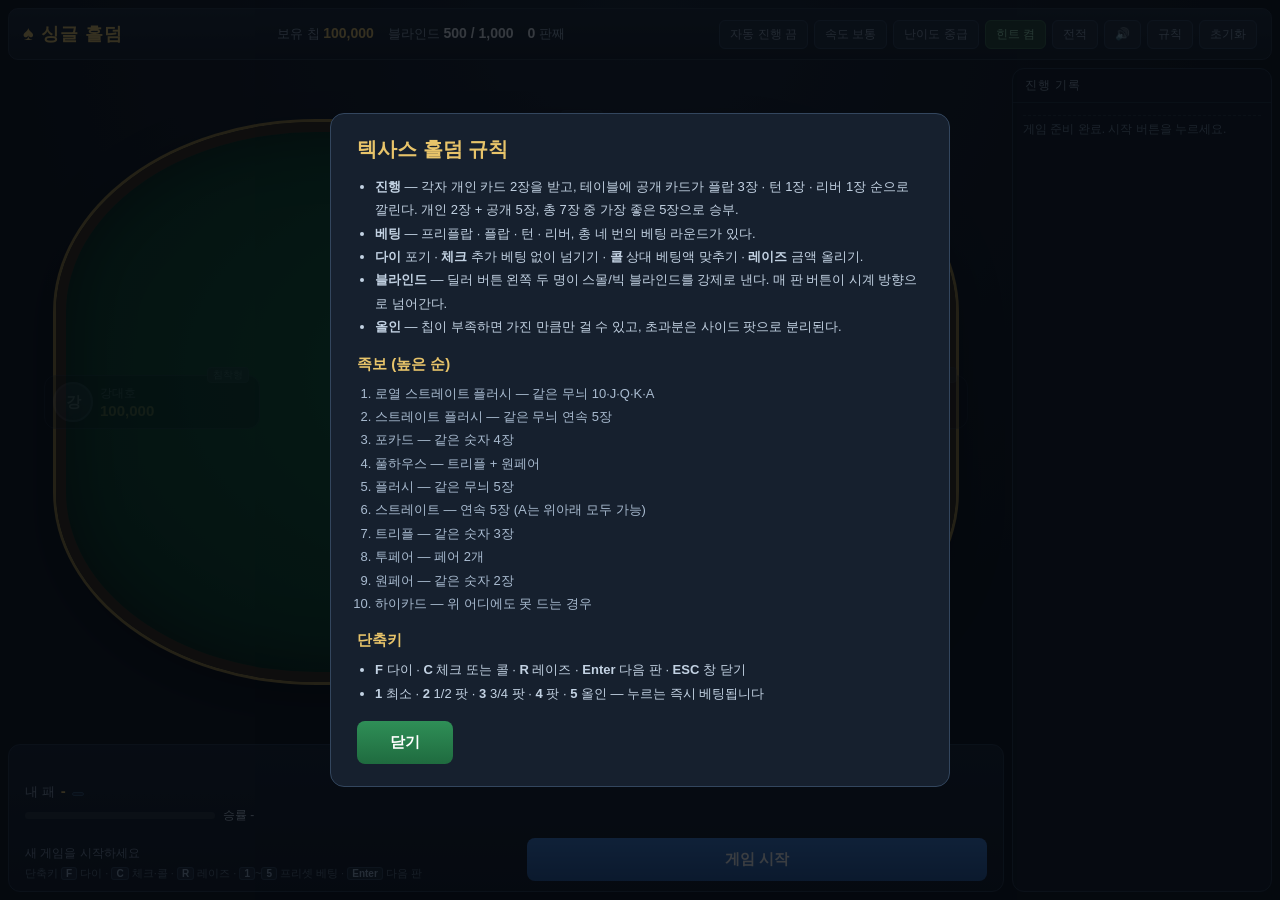
==== commit 851e61b8: "feat: 오조작 방지와 정밀 조작 수단 추가 - 액션 직후 350ms, 버튼 노출 직후 260ms 입력 잠금으로 연타 오베팅 차단 - 남은 시간 5초부터 타이머 막대 경고색 및 " ====
--- a/index.html
+++ b/index.html
@@ -68,7 +68,7 @@
       </div>
       <div class="draw-info" id="drawInfo"></div>
       <div class="hint" id="actionHint">새 게임을 시작하세요</div>
-      <div class="keys">단축키 <b>F</b> 다이 · <b>C</b> 체크·콜 · <b>R</b> 레이즈 · <b>Enter</b> 다음 판</div>
+      <div class="keys">단축키 <b>F</b> 다이 · <b>C</b> 체크·콜 · <b>R</b> 레이즈 · <b>1</b>~<b>5</b> 프리셋 베팅 · <b>Enter</b> 다음 판</div>
     </div>
 
     <div class="bet-area">
@@ -165,6 +165,7 @@
     <h3>단축키</h3>
     <ul>
       <li><b>F</b> 다이 · <b>C</b> 체크 또는 콜 · <b>R</b> 레이즈 · <b>Enter</b> 다음 판 · <b>ESC</b> 창 닫기</li>
+      <li><b>1</b> 최소 · <b>2</b> 1/2 팟 · <b>3</b> 3/4 팟 · <b>4</b> 팟 · <b>5</b> 올인 — 누르는 즉시 베팅됩니다</li>
     </ul>
     <button class="act call" id="btnCloseRules">닫기</button>
   </div>
--- a/css/style.css
+++ b/css/style.css
@@ -276,7 +276,8 @@
   margin-top: 4px; height: 4px; background: rgba(255,255,255,.12);
   border-radius: 3px; overflow: hidden;
 }
-.turnbar i { display: block; height: 100%; background: var(--gold); transition: width .2s linear; }
+.turnbar i { display: block; height: 100%; background: var(--gold); transition: width .2s linear, background .2s; }
+.turnbar i.urgent { background: var(--red); }
 
 /* 좌석 위치 */
 #seat-0 { bottom: -14px; left: 50%; transform: translateX(-50%); }
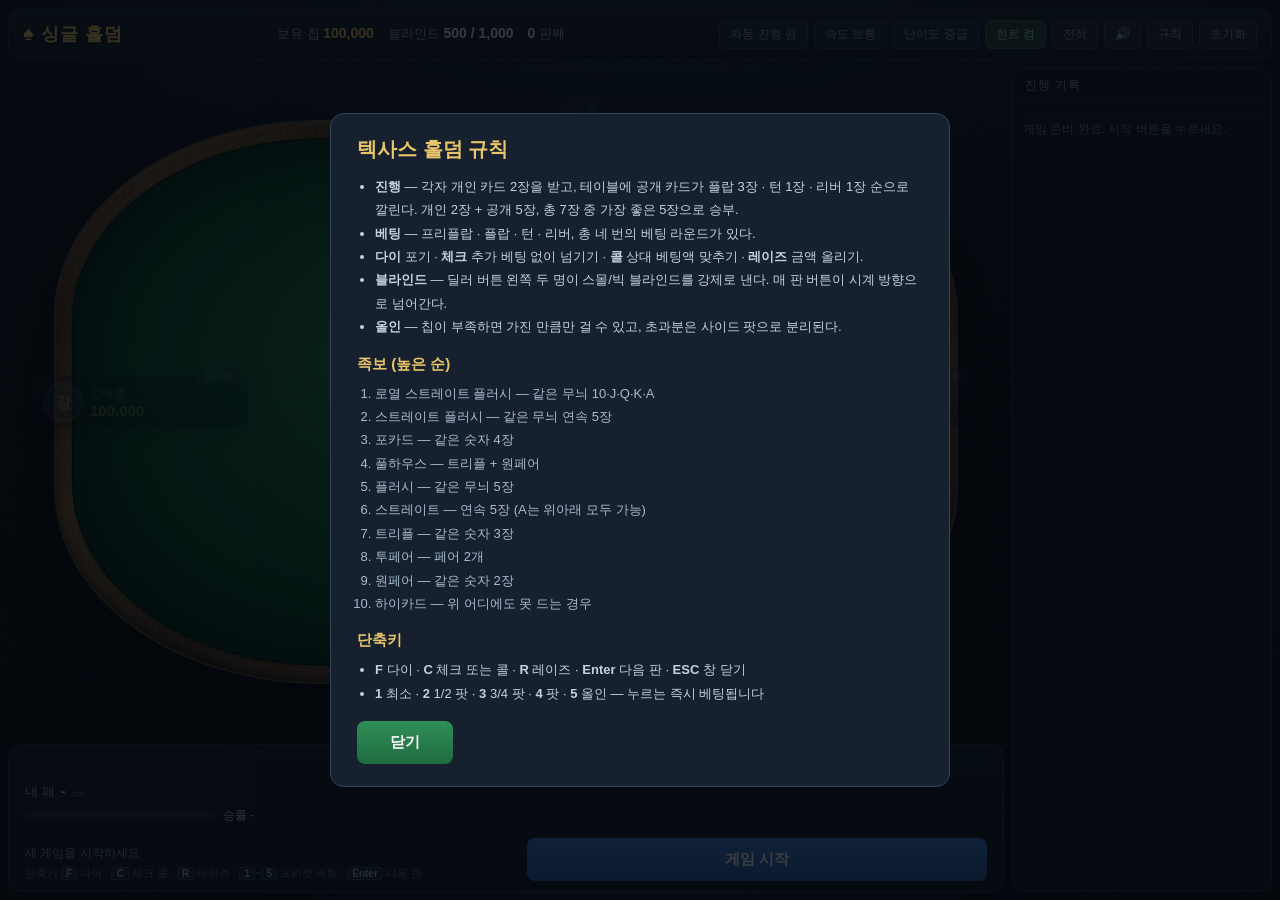
==== commit f7c9c4a0: "style: 베팅과 팟을 실제 포커 칩으로 표현 - 액면가별 색상 칩(10만/2.5만/5천/1천/500/100)과 테두리 줄무늬 디자인 추가 - 베팅액과 팟을 칩 더미로 표시, 칩" ====
--- a/index.html
+++ b/index.html
@@ -36,6 +36,7 @@
       <div class="felt-logo">HOLD'EM</div>
 
       <div class="center">
+        <div class="pot-chips" id="potChips"></div>
         <div class="pot-box">팟 <b id="potAmt">0</b></div>
         <div class="community" id="community"></div>
         <div class="street-label" id="streetLabel"></div>
--- a/css/style.css
+++ b/css/style.css
@@ -11,19 +11,30 @@
   --red: #e2483c;
   --green: #2fb56a;
   --blue: #3f7fd6;
-  --card-w: 54px;
-  --card-h: 76px;
+  --card-w: 60px;
+  --card-h: 84px;
 }
 
 * { box-sizing: border-box; }
 
 html, body {
   margin: 0; padding: 0; height: 100%;
-  background: radial-gradient(circle at 50% 0%, #1b2534 0%, var(--bg) 60%);
+  background:
+    radial-gradient(1100px 620px at 50% -12%, #22344a 0%, transparent 62%),
+    radial-gradient(820px 460px at 50% 112%, #16202e 0%, transparent 58%),
+    linear-gradient(180deg, #0e141c 0%, #070b10 100%);
   color: var(--text);
   font-family: "Malgun Gothic", "맑은 고딕", "Apple SD Gothic Neo", sans-serif;
   overflow: hidden;
 }
+
+/* 화면 전체에 아주 옅은 잡티를 깔아 단조로운 면을 없앤다 */
+body::before {
+  content: ''; position: fixed; inset: 0; pointer-events: none; z-index: 0;
+  opacity: .05;
+  background-image: url("data:image/svg+xml,%3Csvg xmlns='http://www.w3.org/2000/svg' width='160' height='160'%3E%3Cfilter id='n'%3E%3CfeTurbulence type='fractalNoise' baseFrequency='.85' numOctaves='3'/%3E%3C/filter%3E%3Crect width='160' height='160' filter='url(%23n)'/%3E%3C/svg%3E");
+}
+#app { position: relative; z-index: 1; }
 
 #app {
   height: 100%;
@@ -105,26 +116,55 @@
   display: flex; align-items: center; justify-content: center;
   min-height: 0;
 }
+/* 테이블은 바깥 나무 레일 + 안쪽 펠트 두 겹으로 만든다 */
 .table {
   position: relative;
   width: min(100%, 900px);
   height: 100%;
   max-height: 560px;
+  padding: 16px;
+  border-radius: 264px / 194px;
   background:
-    radial-gradient(ellipse at 50% 45%, var(--felt) 0%, var(--felt2) 70%, #082b19 100%);
-  border: 10px solid #3a2a17;
-  border-radius: 260px / 190px;
-  box-shadow: 0 0 0 3px var(--gold-dim), inset 0 0 60px rgba(0,0,0,.55), 0 18px 40px rgba(0,0,0,.5);
+    repeating-linear-gradient(102deg, rgba(255,255,255,.04) 0 2px, transparent 2px 7px),
+    linear-gradient(148deg, #8a663a 0%, #55391f 17%, #7a5730 36%,
+                    #402b19 54%, #714f2d 74%, #392514 89%, #241708 100%);
+  box-shadow:
+    0 0 0 2px rgba(232,196,106,.32),
+    0 26px 60px rgba(0,0,0,.62),
+    inset 0 2px 3px rgba(255,255,255,.16),
+    inset 0 -3px 7px rgba(0,0,0,.5);
+}
+/* 펠트: 위쪽에서 조명을 받는 느낌 */
+.table::before {
+  content: ''; position: absolute; inset: 16px;
+  border-radius: 250px / 182px;
+  background:
+    radial-gradient(ellipse 56% 50% at 50% 38%, rgba(255,255,255,.13) 0%, transparent 62%),
+    radial-gradient(ellipse at 50% 45%, #1a8049 0%, #126239 42%, #0a4125 74%, #062a19 100%);
+  box-shadow: inset 0 0 70px rgba(0,0,0,.55), inset 0 0 0 2px rgba(0,0,0,.32);
+  z-index: 0;
+}
+/* 레일 안쪽 박음질선 */
+.table::after {
+  content: ''; position: absolute; inset: 11px;
+  border-radius: 255px / 187px;
+  border: 1px dashed rgba(232,196,106,.26);
+  pointer-events: none; z-index: 1;
 }
 .felt-logo {
-  position: absolute; top: 26%; left: 50%; transform: translateX(-50%);
-  font-size: 40px; font-weight: 800; letter-spacing: 8px;
-  color: rgba(255,255,255,.05); pointer-events: none; user-select: none;
+  position: absolute; top: 25%; left: 50%; transform: translateX(-50%);
+  font-size: 42px; font-weight: 800; letter-spacing: 10px;
+  color: transparent;
+  background: linear-gradient(180deg, rgba(255,255,255,.10), rgba(255,255,255,.02));
+  -webkit-background-clip: text; background-clip: text;
+  text-shadow: 0 1px 0 rgba(0,0,0,.25);
+  pointer-events: none; user-select: none; z-index: 1;
 }
 
 .center {
   position: absolute; top: 50%; left: 50%; transform: translate(-50%, -50%);
   display: flex; flex-direction: column; align-items: center; gap: 8px;
+  z-index: 2;
 }
 .pot-box {
   background: rgba(0,0,0,.42); border: 1px solid var(--gold-dim);
@@ -136,30 +176,64 @@
 
 /* ---------- 카드 ---------- */
 .card {
+  position: relative;
   width: var(--card-w); height: var(--card-h);
-  background: #fdfdfa; border-radius: 6px;
-  display: flex; flex-direction: column; align-items: center; justify-content: center;
+  background: linear-gradient(157deg, #fffefa 0%, #f6f3ea 52%, #e9e5d9 100%);
+  border-radius: 7px;
+  border: 1px solid #cbc6b7;
+  box-shadow: 0 3px 9px rgba(0,0,0,.5), inset 0 1px 0 rgba(255,255,255,.95);
   font-weight: 800; line-height: 1;
-  box-shadow: 0 2px 6px rgba(0,0,0,.45);
-  border: 1px solid #d6d3c8;
-}
-.card .crank { font-size: 20px; }
-.card .csuit { font-size: 18px; margin-top: 2px; }
-.card.red { color: #d5342a; }
-.card.black { color: #1b1b1b; }
+  overflow: hidden;
+}
+/* 안쪽 얇은 테두리 - 인쇄된 카드 느낌 */
+.card::after {
+  content: ''; position: absolute; inset: 3px;
+  border-radius: 4px; border: 1px solid rgba(0,0,0,.05);
+  pointer-events: none;
+}
+/* 모서리 인덱스: 숫자 위, 작은 무늬 아래 */
+.ci {
+  position: absolute; top: 3px; left: 4px; z-index: 1;
+  display: flex; flex-direction: column; align-items: center;
+  font-size: 15px; letter-spacing: -.5px;
+}
+.ci i { font-style: normal; font-size: 11px; margin-top: -1px; }
+.ci2 { top: auto; bottom: 3px; left: auto; right: 4px; transform: rotate(180deg); }
+/* 가운데 큰 무늬 */
+.cpip {
+  position: absolute; inset: 0; display: flex;
+  align-items: center; justify-content: center;
+  font-size: 34px; opacity: .92;
+}
+.ci { font-size: 16px; }
+.card.red { color: #cf2f26; }
+.card.black { color: #1a1a1a; }
+
 .card.back {
   background:
-    repeating-linear-gradient(45deg, #1f4d8f 0 6px, #17407a 6px 12px);
-  border: 1px solid #0e2a52;
-}
+    repeating-linear-gradient(45deg, rgba(255,255,255,.07) 0 3px, transparent 3px 6px),
+    repeating-linear-gradient(-45deg, rgba(255,255,255,.07) 0 3px, transparent 3px 6px),
+    linear-gradient(157deg, #2f66b4 0%, #1c4a8c 55%, #12336b 100%);
+  border: 1px solid #0d2749;
+}
+.card.back::after { inset: 3px; border: 1px solid rgba(255,255,255,.22); border-radius: 4px; }
+.card.back::before {
+  content: '♠'; position: absolute; inset: 0;
+  display: flex; align-items: center; justify-content: center;
+  color: rgba(255,255,255,.2); font-size: 22px;
+}
+
 .card.mini { width: 36px; height: 50px; border-radius: 5px; }
+.card.mini .ci { font-size: 12px; top: 2px; left: 3px; }
+.card.mini .ci i { font-size: 8px; }
+.card.mini .cpip { font-size: 19px; }
+.card.mini .ci2 { display: none; }
+.card.mini.back::before { font-size: 15px; }
 .card.mini.dealing { animation: dealto .3s ease-out backwards; }
 @keyframes dealto {
   from { transform: translate(0, -120px) scale(.5) rotate(12deg); opacity: 0; }
   to { transform: none; opacity: 1; }
 }
-.card.mini .crank { font-size: 14px; }
-.card.mini .csuit { font-size: 12px; }
 .board-card.fresh { animation: dealin .34s ease-out backwards; }
 .board-card.empty {
   background: rgba(255,255,255,.05); border: 1px dashed rgba(255,255,255,.16);
@@ -219,16 +293,21 @@
   position: absolute;
   width: 216px;
   display: flex; align-items: center; gap: 7px;
-  background: rgba(8,16,26,.72);
-  border: 1px solid #2c3d52; border-radius: 12px;
+  background: linear-gradient(180deg, rgba(16,25,38,.95), rgba(7,12,20,.95));
+  border: 1px solid #3a4d66; border-radius: 12px;
+  box-shadow: 0 6px 16px rgba(0,0,0,.45);
   padding: 6px 8px;
   transition: box-shadow .2s, border-color .2s, opacity .2s;
+  z-index: 3;
 }
 .seat.out { opacity: .3; }
 .seat.folded { opacity: .45; filter: grayscale(.7); }
 .seat.active { border-color: var(--gold); box-shadow: 0 0 0 2px rgba(232,196,106,.35), 0 0 18px rgba(232,196,106,.25); }
 .seat.winner { border-color: var(--green); box-shadow: 0 0 0 2px rgba(47,181,106,.4), 0 0 22px rgba(47,181,106,.35); }
-.seat.me { background: rgba(16,30,48,.85); border-color: #3f6ea8; }
+.seat.me {
+  background: linear-gradient(180deg, rgba(22,42,68,.96), rgba(10,20,34,.96));
+  border-color: #4a7cb8;
+}
 
 .avatar {
   width: 40px; height: 40px; flex: 0 0 40px; border-radius: 50%;
@@ -285,17 +364,44 @@
 #seat-2 { top: -14px; left: 50%; transform: translateX(-50%); }
 #seat-3 { right: -22px; top: 50%; transform: translateY(-50%); }
 
-/* 베팅 칩 표시 */
+/* 포커 칩 - 테두리 줄무늬와 안쪽 원 */
+.chip {
+  display: inline-block; width: 20px; height: 20px; border-radius: 50%;
+  background:
+    radial-gradient(circle at 50% 50%, var(--c) 0 54%, transparent 54%),
+    repeating-conic-gradient(from 0deg,
+      rgba(255,255,255,.92) 0 11deg, var(--c) 11deg 45deg);
+  box-shadow:
+    inset 0 0 0 2px rgba(255,255,255,.22),
+    inset 0 -2px 3px rgba(0,0,0,.35),
+    0 2px 4px rgba(0,0,0,.5);
+  border: 1px solid rgba(0,0,0,.45);
+  margin-left: -11px;
+  position: relative;
+  z-index: calc(9 - var(--i));
+}
+.chip:first-child { margin-left: 0; }
+.stack { display: inline-flex; align-items: center; }
+
+/* 좌석별 베팅 표시 */
 .bet-chip {
-  position: absolute; display: none; align-items: center; gap: 4px;
-  background: rgba(0,0,0,.5); border: 1px solid var(--gold-dim);
+  position: absolute; display: none; align-items: center; gap: 6px;
+  background: rgba(4,10,16,.62); border: 1px solid rgba(232,196,106,.45);
   color: var(--gold); font-size: 12px; font-weight: 700;
-  border-radius: 12px; padding: 2px 8px;
-}
-.chip-dot {
-  width: 10px; height: 10px; border-radius: 50%;
-  background: radial-gradient(circle at 30% 30%, #ff7b6b, #b3271a);
-  border: 1px solid #ffd9d3;
+  border-radius: 14px; padding: 3px 9px 3px 5px;
+  box-shadow: 0 3px 10px rgba(0,0,0,.45);
+  z-index: 3;
+}
+.bamt { text-shadow: 0 1px 2px rgba(0,0,0,.7); }
+
+/* 팟 칩 더미 */
+.pot-chips { display: flex; align-items: center; min-height: 20px; }
+.pot-chips .chip { width: 22px; height: 22px; margin-left: -12px; }
+
+/* 팟으로 모이는 중인 칩 */
+.bet-chip.flying {
+  z-index: 6; pointer-events: none;
+  transition: transform .55s cubic-bezier(.4, 0, .2, 1), opacity .55s ease-in;
 }
 #bet-0 { bottom: 24%; left: 50%; transform: translateX(-50%); }
 #bet-1 { left: 20%; top: 50%; transform: translateY(-50%); }
@@ -308,7 +414,7 @@
   background: #f5f2e8; color: #1c1c1c; font-size: 12px; font-weight: 800;
   display: flex; align-items: center; justify-content: center;
   border: 2px solid #b9ad8c; box-shadow: 0 2px 6px rgba(0,0,0,.4);
-  transition: all .3s;
+  transition: all .3s; z-index: 4;
 }
 .dealer-btn.d-0 { bottom: 15%; left: 60%; }
 .dealer-btn.d-1 { left: 22%; top: 58%; }
@@ -506,7 +612,9 @@
   #btnSound, #btnReset { display: none; }
   .ghost { padding: 4px 6px; font-size: 11px; }
   .felt-logo { display: none; }
-  .table { border-width: 6px; border-radius: 170px / 140px; }
+  .table { padding: 8px; border-radius: 172px / 142px; }
+  .table::before { inset: 8px; border-radius: 165px / 135px; }
+  .table::after { inset: 5px; border-radius: 168px / 138px; }
 
   /* 좁은 화면에서는 상대 셋을 위쪽 반원에 모아 보드와 겹치지 않게 한다 */
   #seat-1 { left: 2px; top: 20%; transform: none; }
@@ -530,8 +638,9 @@
   .seat-hand { font-size: 9px; }
   .persona { display: none; }
   .card.mini { width: 27px; height: 39px; }
-  .card.mini .crank { font-size: 11px; }
-  .card.mini .csuit { font-size: 10px; }
+  .card.mini .ci { font-size: 10px; top: 1px; left: 2px; }
+  .card.mini .ci i { font-size: 7px; }
+  .card.mini .cpip { font-size: 15px; }
   #seat-1 { left: -8px; }
   #seat-3 { right: -8px; }
   .action-badge { font-size: 10px; bottom: -8px; left: 6px; }
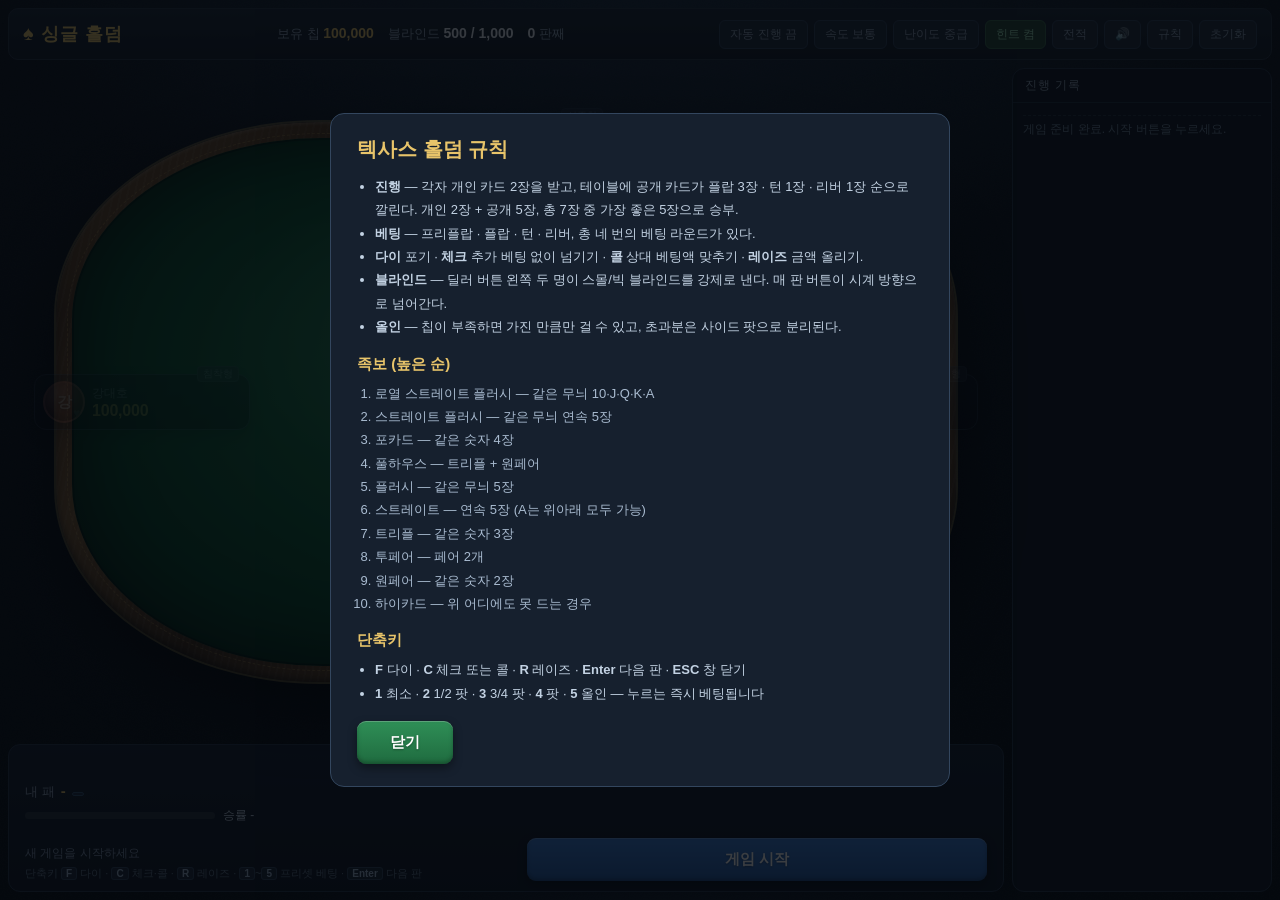
==== commit dd7526ce: "style: 승리 연출 강화 및 화면 마감 정리 - 팟이 승자 좌석으로 날아가는 연출 추가, 획득 금액 표시와 순서 조정 - 결과 배너에 탄성 등장 애니메이션과 승패별 빛번짐 적용" ====
--- a/index.html
+++ b/index.html
@@ -37,7 +37,7 @@
 
       <div class="center">
         <div class="pot-chips" id="potChips"></div>
-        <div class="pot-box">팟 <b id="potAmt">0</b></div>
+        <div class="pot-box" id="potBox">팟 <b id="potAmt">0</b></div>
         <div class="community" id="community"></div>
         <div class="street-label" id="streetLabel"></div>
       </div>
--- a/css/style.css
+++ b/css/style.css
@@ -167,12 +167,15 @@
   z-index: 2;
 }
 .pot-box {
-  background: rgba(0,0,0,.42); border: 1px solid var(--gold-dim);
-  color: var(--gold); border-radius: 20px; padding: 4px 16px; font-size: 13px;
-}
-.pot-box b { color: #fff; font-size: 15px; }
+  background: linear-gradient(180deg, rgba(0,0,0,.6), rgba(0,0,0,.42));
+  border: 1px solid rgba(232,196,106,.5);
+  color: var(--gold); border-radius: 20px; padding: 5px 18px; font-size: 12px;
+  letter-spacing: .5px;
+  box-shadow: 0 4px 14px rgba(0,0,0,.5), inset 0 1px 0 rgba(255,255,255,.09);
+}
+.pot-box b { color: #fff; font-size: 17px; letter-spacing: 0; }
 .community { display: flex; gap: 6px; }
-.street-label { font-size: 12px; color: rgba(255,255,255,.55); letter-spacing: 2px; }
+.street-label { font-size: 11px; color: rgba(255,255,255,.5); letter-spacing: 2px; }
 
 /* ---------- 카드 ---------- */
 .card {
@@ -236,9 +239,11 @@
 }
 .board-card.fresh { animation: dealin .34s ease-out backwards; }
 .board-card.empty {
-  background: rgba(255,255,255,.05); border: 1px dashed rgba(255,255,255,.16);
-  box-shadow: none;
-}
+  background: rgba(255,255,255,.035);
+  border: 1px dashed rgba(255,255,255,.13);
+  box-shadow: inset 0 0 18px rgba(0,0,0,.18);
+}
+.board-card.empty::after { display: none; }
 @keyframes dealin {
   from { transform: translateY(-22px) rotateY(70deg) scale(.86); opacity: 0; }
   to { transform: none; opacity: 1; }
@@ -302,7 +307,11 @@
 }
 .seat.out { opacity: .3; }
 .seat.folded { opacity: .45; filter: grayscale(.7); }
-.seat.active { border-color: var(--gold); box-shadow: 0 0 0 2px rgba(232,196,106,.35), 0 0 18px rgba(232,196,106,.25); }
+.seat.active { border-color: var(--gold); animation: seatPulse 1.5s ease-in-out infinite; }
+@keyframes seatPulse {
+  0%, 100% { box-shadow: 0 0 0 2px rgba(232,196,106,.3), 0 0 16px rgba(232,196,106,.2); }
+  50% { box-shadow: 0 0 0 3px rgba(232,196,106,.6), 0 0 28px rgba(232,196,106,.45); }
+}
 .seat.winner { border-color: var(--green); box-shadow: 0 0 0 2px rgba(47,181,106,.4), 0 0 22px rgba(47,181,106,.35); }
 .seat.me {
   background: linear-gradient(180deg, rgba(22,42,68,.96), rgba(10,20,34,.96));
@@ -310,13 +319,23 @@
 }
 
 .avatar {
-  width: 40px; height: 40px; flex: 0 0 40px; border-radius: 50%;
-  background: linear-gradient(160deg, #46536b, #2b3547);
+  position: relative;
+  width: 42px; height: 42px; flex: 0 0 42px; border-radius: 50%;
+  background:
+    radial-gradient(circle at 34% 28%, rgba(255,255,255,.28), transparent 55%),
+    linear-gradient(160deg, hsl(var(--h, 210) 42% 46%), hsl(var(--h, 210) 48% 24%));
   display: flex; align-items: center; justify-content: center;
-  font-weight: 700; font-size: 15px; color: #dbe6f5;
-  border: 2px solid #5d6d87;
-}
-.seat.me .avatar { background: linear-gradient(160deg, #2f6fb8, #1d4677); border-color: #6ea6e8; }
+  font-weight: 700; font-size: 15px; color: #f0f5ff;
+  border: 2px solid hsl(var(--h, 210) 45% 58%);
+  box-shadow: inset 0 -3px 6px rgba(0,0,0,.35), 0 3px 8px rgba(0,0,0,.45);
+  text-shadow: 0 1px 2px rgba(0,0,0,.5);
+}
+/* 아바타 안쪽 옅은 무늬 */
+.avatar::after {
+  content: attr(data-mark);
+  position: absolute; right: 3px; bottom: 1px;
+  font-size: 12px; color: rgba(255,255,255,.28);
+}
 .seat-body { flex: 1 1 auto; min-width: 0; }
 .seat-name {
   font-size: 12px; color: var(--muted);
@@ -331,10 +350,19 @@
   border: 1px solid #3d4d63; border-radius: 4px; padding: 0 5px;
   white-space: nowrap;
 }
-.seat-chips { font-size: 15px; font-weight: 700; color: var(--gold); white-space: nowrap; }
+.seat-chips {
+  font-size: 16px; font-weight: 800; color: var(--gold);
+  white-space: nowrap; letter-spacing: -.2px;
+  text-shadow: 0 1px 2px rgba(0,0,0,.6);
+}
 .seat-hand { font-size: 11px; color: var(--green); white-space: nowrap; overflow: hidden; text-overflow: ellipsis; }
 .seat-eq { font-size: 11px; color: #ffd777; font-weight: 700; white-space: nowrap; }
-.hole { display: flex; gap: 3px; flex: 0 0 auto; }
+/* 카드는 좌석 위로 살짝 걸치고 부채꼴로 벌린다 */
+.hole { display: flex; flex: 0 0 auto; transform: translateY(-7px); }
+.hole .card { box-shadow: 0 5px 12px rgba(0,0,0,.6), inset 0 1px 0 rgba(255,255,255,.9); }
+.hole .card:first-child { transform: rotate(-6deg); }
+.hole .card:last-child { transform: rotate(6deg); margin-left: -5px; }
+.hole .card.hit { transform: translateY(-6px) scale(1.07); }
 .allin-tag {
   position: absolute; top: -9px; left: 50%; transform: translateX(-50%);
   background: var(--red); color: #fff; font-size: 10px; font-weight: 700;
@@ -361,8 +389,10 @@
 /* 좌석 위치 */
 #seat-0 { bottom: -14px; left: 50%; transform: translateX(-50%); }
 #seat-1 { left: -22px; top: 50%; transform: translateY(-50%); }
-#seat-2 { top: -14px; left: 50%; transform: translateX(-50%); }
+#seat-2 { top: -6px; left: 50%; transform: translateX(-50%); }
 #seat-3 { right: -22px; top: 50%; transform: translateY(-50%); }
+/* 맨 위 좌석은 카드를 아래로 걸쳐야 테이블 밖으로 나가지 않는다 */
+#seat-2 .hole { transform: translateY(8px); }
 
 /* 포커 칩 - 테두리 줄무늬와 안쪽 원 */
 .chip {
@@ -425,19 +455,28 @@
 /* 보드 카드를 가리지 않도록 테이블 위쪽에 띄운다 */
 .result-banner {
   position: absolute; top: 25%; left: 50%;
-  transform: translate(-50%, -50%) scale(.9);
-  background: rgba(6,12,20,.94); border: 2px solid var(--gold);
-  border-radius: 14px; padding: 12px 24px; text-align: center;
-  opacity: 0; pointer-events: none; transition: all .25s;
-  min-width: 240px; z-index: 5;
+  transform: translate(-50%, -50%) scale(.88);
+  background: linear-gradient(180deg, rgba(12,20,31,.96), rgba(4,8,14,.96));
+  border: 2px solid var(--gold);
+  border-radius: 16px; padding: 14px 28px; text-align: center;
+  opacity: 0; pointer-events: none;
+  transition: opacity .22s, transform .28s cubic-bezier(.34, 1.56, .64, 1);
+  min-width: 250px; z-index: 5;
+  box-shadow: 0 18px 44px rgba(0,0,0,.65), 0 0 40px rgba(232,196,106,.16);
 }
 .result-banner.show { opacity: 1; transform: translate(-50%, -50%) scale(1); }
 .rline b { color: var(--gold); }
-.result-banner.win { border-color: var(--green); }
+.result-banner.win {
+  border-color: var(--green);
+  box-shadow: 0 18px 44px rgba(0,0,0,.65), 0 0 48px rgba(47,181,106,.32);
+}
 .result-banner.allin { border-color: var(--red); }
 .result-banner.allin .rtitle { color: #ff8a7a; letter-spacing: 4px; }
 .result-banner.lose { border-color: #5a6b80; }
-.rtitle { font-size: 24px; font-weight: 800; margin-bottom: 6px; color: var(--gold); }
+.rtitle {
+  font-size: 26px; font-weight: 800; margin-bottom: 6px; color: var(--gold);
+  letter-spacing: 6px; text-shadow: 0 2px 10px rgba(0,0,0,.7);
+}
 .result-banner.win .rtitle { color: var(--green); }
 .result-banner.lose .rtitle { color: #93a5bb; }
 .rline { font-size: 13px; color: #d6e2f0; margin-top: 2px; }
@@ -532,9 +571,14 @@
 
 .actions { display: flex; gap: 8px; }
 .act {
-  flex: 1; min-width: 96px; padding: 12px 14px; border-radius: 8px; border: none;
+  flex: 1; min-width: 96px; padding: 12px 14px; border-radius: 9px; border: none;
   font-size: 15px; font-weight: 700; cursor: pointer; color: #fff;
   font-family: inherit; transition: transform .08s, filter .15s;
+  box-shadow:
+    inset 0 1px 0 rgba(255,255,255,.22),
+    inset 0 -2px 4px rgba(0,0,0,.28),
+    0 4px 10px rgba(0,0,0,.4);
+  text-shadow: 0 1px 2px rgba(0,0,0,.35);
 }
 .act:hover { filter: brightness(1.12); }
 .act:active { transform: translateY(1px); }
@@ -618,8 +662,9 @@
 
   /* 좁은 화면에서는 상대 셋을 위쪽 반원에 모아 보드와 겹치지 않게 한다 */
   #seat-1 { left: 2px; top: 20%; transform: none; }
-  #seat-2 { top: -8px; left: 50%; transform: translateX(-50%); }
+  #seat-2 { top: 0; left: 50%; transform: translateX(-50%); }
   #seat-3 { right: 2px; top: 20%; transform: none; }
+  #seat-2 .hole { transform: translateY(6px); }
   #seat-0 { bottom: -10px; }
   #bet-1 { left: 16%; top: 40%; transform: none; }
   #bet-2 { top: 21%; }
@@ -629,7 +674,8 @@
   .dealer-btn.d-1 { left: 18%; top: 34%; }
   .dealer-btn.d-2 { top: 19%; left: 42%; }
   .dealer-btn.d-3 { right: 18%; top: 34%; }
-  .result-banner { top: 46%; padding: 10px 16px; min-width: 200px; }
+  .result-banner { top: 30%; padding: 10px 16px; min-width: 200px; }
+  .rtitle { font-size: 21px; letter-spacing: 4px; }
 
   .seat { width: 152px; padding: 4px 6px; gap: 5px; }
   .avatar { width: 30px; height: 30px; flex-basis: 30px; font-size: 12px; border-width: 1px; }
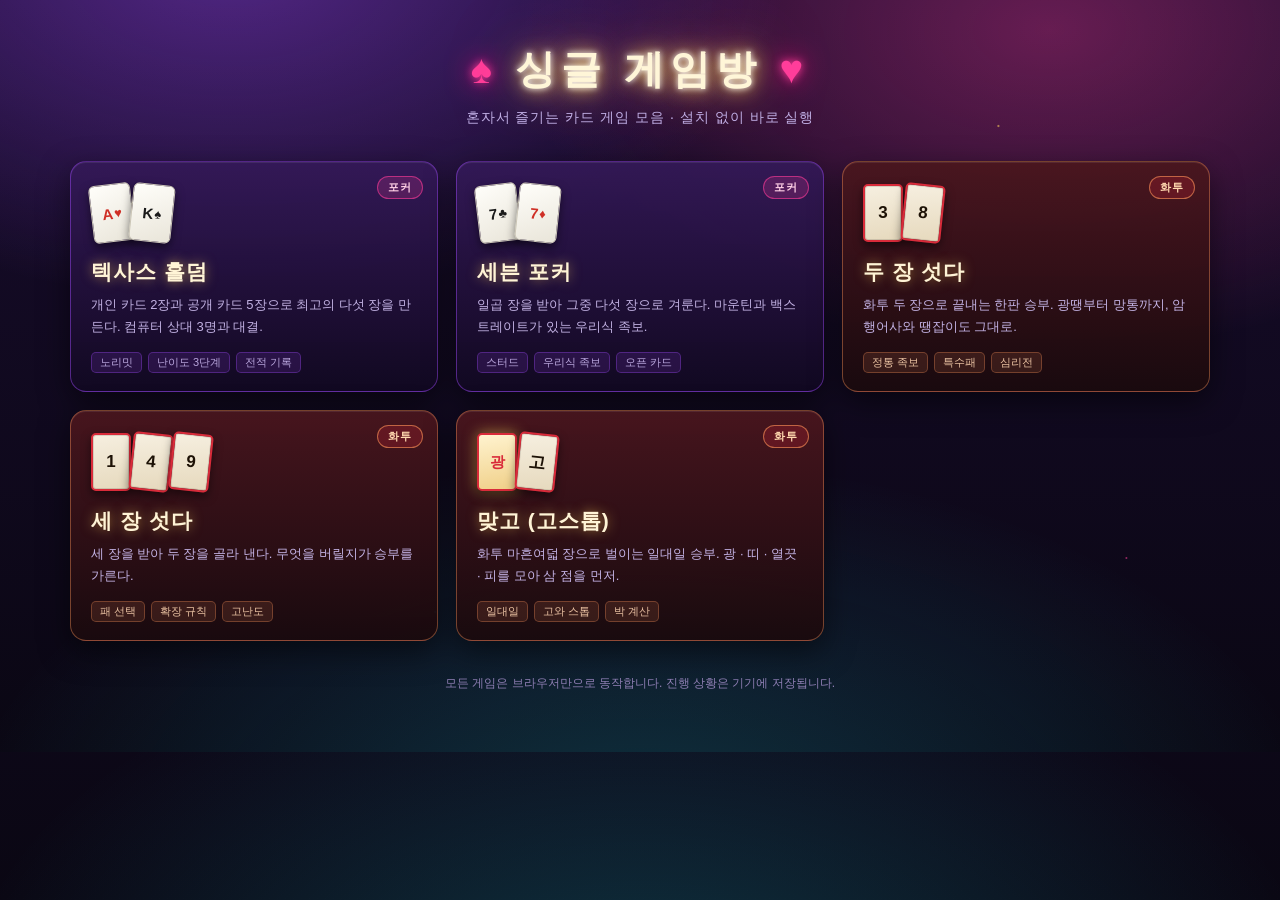
==== commit 07c4eb73: "feat: 게임 선택 로비 추가 및 홀덤 페이지 분리 - index.html을 게임 선택 화면으로 교체, 기존 홀덤은 holdem.html로 이동 - 홀덤/세븐포커/두 장 섯다/세" ====
--- a/index.html
+++ b/index.html
@@ -2,180 +2,76 @@
 <html lang="ko">
 <head>
 <meta charset="utf-8" />
-<meta name="viewport" content="width=device-width, initial-scale=1, maximum-scale=1, user-scalable=no" />
-<title>싱글 홀덤 - 텍사스 홀덤 혼자 즐기기</title>
-<link rel="stylesheet" href="css/style.css" />
+<meta name="viewport" content="width=device-width, initial-scale=1" />
+<title>싱글 게임방 - 혼자 즐기는 카드 게임 모음</title>
+<link rel="stylesheet" href="css/lobby.css" />
 </head>
 <body>
 
-<div id="app">
-
-  <!-- 상단 바 -->
-  <header class="topbar">
-    <div class="brand"><span class="logo">♠</span> 싱글 홀덤</div>
-    <div class="topinfo">
-      <span class="chip-badge">보유 칩 <b id="myChips">0</b></span>
-      <span class="blind-badge">블라인드 <b id="blindInfo">-</b></span>
-      <span class="hand-badge"><b id="handNo">0</b> 판째</span>
-    </div>
-    <div class="topbtns">
-      <button id="btnAuto" class="ghost" title="판이 끝나면 자동으로 다음 판 시작">자동 진행 끔</button>
-      <button id="btnSpeed" class="ghost" title="상대가 생각하는 시간">속도 보통</button>
-      <button id="btnLevel" class="ghost" title="상대 실력과 판돈 크기">난이도 중급</button>
-      <button id="btnHint" class="ghost" title="승률과 드로 안내 표시 여부">힌트 켬</button>
-      <button id="btnStats" class="ghost">전적</button>
-      <button id="btnSound" class="ghost" title="소리 켜기/끄기">🔊</button>
-      <button id="btnRules" class="ghost">규칙</button>
-      <button id="btnReset" class="ghost">초기화</button>
-    </div>
+<div class="lobby">
+  <header class="lobby-head">
+    <div class="neon-title"><span class="suit">♠</span> 싱글 게임방 <span class="suit">♥</span></div>
+    <p class="sub">혼자서 즐기는 카드 게임 모음 · 설치 없이 바로 실행</p>
   </header>
 
-  <!-- 테이블 -->
-  <main class="table-wrap">
-    <div class="table" id="table">
-      <div class="felt-logo">HOLD'EM</div>
+  <main class="game-grid">
+    <a class="game-card holdem" href="holdem.html">
+      <div class="gc-badge">포커</div>
+      <div class="gc-art">
+        <span class="mini-card red">A<i>♥</i></span>
+        <span class="mini-card black">K<i>♠</i></span>
+      </div>
+      <h2>텍사스 홀덤</h2>
+      <p>개인 카드 2장과 공개 카드 5장으로 최고의 다섯 장을 만든다. 컴퓨터 상대 3명과 대결.</p>
+      <div class="gc-tags"><span>노리밋</span><span>난이도 3단계</span><span>전적 기록</span></div>
+    </a>
 
-      <div class="center">
-        <div class="pot-chips" id="potChips"></div>
-        <div class="pot-box" id="potBox">팟 <b id="potAmt">0</b></div>
-        <div class="community" id="community"></div>
-        <div class="street-label" id="streetLabel"></div>
+    <a class="game-card seven" href="seven.html">
+      <div class="gc-badge">포커</div>
+      <div class="gc-art">
+        <span class="mini-card black">7<i>♣</i></span>
+        <span class="mini-card red">7<i>♦</i></span>
       </div>
+      <h2>세븐 포커</h2>
+      <p>일곱 장을 받아 그중 다섯 장으로 겨룬다. 마운틴과 백스트레이트가 있는 우리식 족보.</p>
+      <div class="gc-tags"><span>스터드</span><span>우리식 족보</span><span>오픈 카드</span></div>
+    </a>
 
-      <!-- 좌석 4개: 0=나(하단), 1=좌, 2=상, 3=우 -->
-      <div class="seat" id="seat-0"></div>
-      <div class="seat" id="seat-1"></div>
-      <div class="seat" id="seat-2"></div>
-      <div class="seat" id="seat-3"></div>
+    <a class="game-card sutda2" href="sutda.html?cards=2">
+      <div class="gc-badge kr">화투</div>
+      <div class="gc-art">
+        <span class="hana">3</span><span class="hana">8</span>
+      </div>
+      <h2>두 장 섯다</h2>
+      <p>화투 두 장으로 끝내는 한판 승부. 광땡부터 망통까지, 암행어사와 땡잡이도 그대로.</p>
+      <div class="gc-tags"><span>정통 족보</span><span>특수패</span><span>심리전</span></div>
+    </a>
 
-      <div class="bet-chip" id="bet-0"></div>
-      <div class="bet-chip" id="bet-1"></div>
-      <div class="bet-chip" id="bet-2"></div>
-      <div class="bet-chip" id="bet-3"></div>
+    <a class="game-card sutda3" href="sutda.html?cards=3">
+      <div class="gc-badge kr">화투</div>
+      <div class="gc-art">
+        <span class="hana">1</span><span class="hana">4</span><span class="hana">9</span>
+      </div>
+      <h2>세 장 섯다</h2>
+      <p>세 장을 받아 두 장을 골라 낸다. 무엇을 버릴지가 승부를 가른다.</p>
+      <div class="gc-tags"><span>패 선택</span><span>확장 규칙</span><span>고난도</span></div>
+    </a>
 
-      <div id="dealerBtn" class="dealer-btn">D</div>
-
-      <div class="result-banner" id="resultBanner"></div>
-    </div>
+    <a class="game-card gostop" href="gostop.html">
+      <div class="gc-badge kr">화투</div>
+      <div class="gc-art">
+        <span class="hana gwang">광</span><span class="hana">고</span>
+      </div>
+      <h2>맞고 (고스톱)</h2>
+      <p>화투 마흔여덟 장으로 벌이는 일대일 승부. 광 · 띠 · 열끗 · 피를 모아 삼 점을 먼저.</p>
+      <div class="gc-tags"><span>일대일</span><span>고와 스톱</span><span>박 계산</span></div>
+    </a>
   </main>
 
-  <!-- 하단 조작부 -->
-  <section class="controls">
-    <div class="myinfo">
-      <div class="myrank">내 패 <b id="myRank">-</b><span class="notation" id="myNotation"></span></div>
-      <div class="equity-row">
-        <div class="equity-bar"><i id="equityFill"></i></div>
-        <span class="equity-text" id="equityText">승률 -</span>
-      </div>
-      <div class="draw-info" id="drawInfo"></div>
-      <div class="hint" id="actionHint">새 게임을 시작하세요</div>
-      <div class="keys">단축키 <b>F</b> 다이 · <b>C</b> 체크·콜 · <b>R</b> 레이즈 · <b>1</b>~<b>5</b> 프리셋 베팅 · <b>Enter</b> 다음 판</div>
-    </div>
-
-    <div class="bet-area">
-      <div class="raise-panel" id="raisePanel">
-        <div class="presets">
-          <button class="preset" data-preset="min"><b>최소</b><span class="pamt">-</span></button>
-          <button class="preset" data-preset="half"><b>1/2 팟</b><span class="pamt">-</span></button>
-          <button class="preset" data-preset="threeq"><b>3/4 팟</b><span class="pamt">-</span></button>
-          <button class="preset" data-preset="pot"><b>팟</b><span class="pamt">-</span></button>
-          <button class="preset allin" data-preset="allin"><b>올인</b><span class="pamt">-</span></button>
-          <button class="preset tune" id="btnTune"><b>직접</b><span class="pamt">조절</span></button>
-        </div>
-        <div class="slider-row" id="sliderRow">
-          <input type="range" id="raiseSlider" min="0" max="100" value="0" />
-          <span class="raise-amt">베팅액 <b id="raiseAmt">0</b></span>
-        </div>
-      </div>
-
-      <div class="pre-actions" id="preActions">
-        <span class="pre-label">미리 정하기</span>
-        <button class="pre" data-pre="checkfold">체크 · 다이</button>
-        <button class="pre" data-pre="call">콜</button>
-      </div>
-
-      <div class="actions">
-        <button id="btnFold" class="act fold">다이</button>
-        <button id="btnCheck" class="act check">체크</button>
-        <button id="btnCall" class="act call">콜</button>
-        <button id="btnRaise" class="act raise">레이즈</button>
-        <button id="btnStart" class="act start">게임 시작</button>
-        <button id="btnRebuy" class="act rebuy">리바이</button>
-      </div>
-    </div>
-  </section>
-
-  <!-- 진행 기록 -->
-  <aside class="logbox">
-    <div class="logtitle">진행 기록</div>
-    <ul id="logList"></ul>
-  </aside>
+  <footer class="lobby-foot">
+    <span>모든 게임은 브라우저만으로 동작합니다. 진행 상황은 기기에 저장됩니다.</span>
+  </footer>
 </div>
 
-<!-- 난이도 -->
-<div class="modal" id="levelModal">
-  <div class="modal-inner">
-    <h2>난이도 선택</h2>
-    <p class="stat-note">난이도를 바꾸면 판돈과 상대가 새로 정해지고 보유 칩이 초기화됩니다. 누적 전적은 그대로 남습니다.</p>
-    <div class="level-list" id="levelList"></div>
-    <div class="stat-actions">
-      <button class="act call" id="btnCloseLevel">닫기</button>
-    </div>
-  </div>
-</div>
-
-<!-- 전적 -->
-<div class="modal" id="statsModal">
-  <div class="modal-inner">
-    <h2>전적</h2>
-    <div class="stat-grid" id="statGrid"></div>
-    <h3>상대 분석</h3>
-    <p class="stat-note">참여율은 프리플랍에 스스로 칩을 넣은 비율, 레이즈율은 프리플랍에서 올린 비율, 공격성은 플랍 이후 액션 중 올린 비율입니다.</p>
-    <table class="rival-table" id="rivalTable"></table>
-    <div class="stat-actions">
-      <button class="act fold" id="btnStatsClear">전적 지우기</button>
-      <button class="act call" id="btnCloseStats">닫기</button>
-    </div>
-  </div>
-</div>
-
-<!-- 규칙 안내 -->
-<div class="modal" id="rulesModal">
-  <div class="modal-inner">
-    <h2>텍사스 홀덤 규칙</h2>
-    <ul>
-      <li><b>진행</b> — 각자 개인 카드 2장을 받고, 테이블에 공개 카드가 플랍 3장 · 턴 1장 · 리버 1장 순으로 깔린다. 개인 2장 + 공개 5장, 총 7장 중 가장 좋은 5장으로 승부.</li>
-      <li><b>베팅</b> — 프리플랍 · 플랍 · 턴 · 리버, 총 네 번의 베팅 라운드가 있다.</li>
-      <li><b>다이</b> 포기 · <b>체크</b> 추가 베팅 없이 넘기기 · <b>콜</b> 상대 베팅액 맞추기 · <b>레이즈</b> 금액 올리기.</li>
-      <li><b>블라인드</b> — 딜러 버튼 왼쪽 두 명이 스몰/빅 블라인드를 강제로 낸다. 매 판 버튼이 시계 방향으로 넘어간다.</li>
-      <li><b>올인</b> — 칩이 부족하면 가진 만큼만 걸 수 있고, 초과분은 사이드 팟으로 분리된다.</li>
-    </ul>
-    <h3>족보 (높은 순)</h3>
-    <ol class="rank-list">
-      <li>로열 스트레이트 플러시 — 같은 무늬 10·J·Q·K·A</li>
-      <li>스트레이트 플러시 — 같은 무늬 연속 5장</li>
-      <li>포카드 — 같은 숫자 4장</li>
-      <li>풀하우스 — 트리플 + 원페어</li>
-      <li>플러시 — 같은 무늬 5장</li>
-      <li>스트레이트 — 연속 5장 (A는 위아래 모두 가능)</li>
-      <li>트리플 — 같은 숫자 3장</li>
-      <li>투페어 — 페어 2개</li>
-      <li>원페어 — 같은 숫자 2장</li>
-      <li>하이카드 — 위 어디에도 못 드는 경우</li>
-    </ol>
-    <h3>단축키</h3>
-    <ul>
-      <li><b>F</b> 다이 · <b>C</b> 체크 또는 콜 · <b>R</b> 레이즈 · <b>Enter</b> 다음 판 · <b>ESC</b> 창 닫기</li>
-      <li><b>1</b> 최소 · <b>2</b> 1/2 팟 · <b>3</b> 3/4 팟 · <b>4</b> 팟 · <b>5</b> 올인 — 누르는 즉시 베팅됩니다</li>
-    </ul>
-    <button class="act call" id="btnCloseRules">닫기</button>
-  </div>
-</div>
-
-<script src="js/cards.js"></script>
-<script src="js/evaluator.js"></script>
-<script src="js/ai.js"></script>
-<script src="js/game.js"></script>
-<script src="js/ui.js"></script>
 </body>
 </html>
--- a/css/lobby.css
+++ b/css/lobby.css
@@ -0,0 +1,167 @@
+/* 게임 선택 화면 */
+:root {
+  --gold: #ffd25a;
+  --neon-pink: #ff3d9a;
+  --neon-cyan: #22e6ff;
+  --neon-purple: #a24bff;
+  --kr-red: #d92b3a;
+  --kr-navy: #12213f;
+}
+
+* { box-sizing: border-box; }
+
+html, body {
+  margin: 0; padding: 0; min-height: 100%;
+  background:
+    radial-gradient(900px 560px at 18% -6%, rgba(162,75,255,.42) 0%, transparent 62%),
+    radial-gradient(860px 520px at 82% 4%, rgba(255,61,154,.34) 0%, transparent 62%),
+    radial-gradient(1100px 620px at 50% 112%, rgba(34,230,255,.20) 0%, transparent 62%),
+    linear-gradient(180deg, #180c2d 0%, #0a0713 100%);
+  color: #f2eaff;
+  font-family: "Malgun Gothic", "맑은 고딕", "Apple SD Gothic Neo", sans-serif;
+}
+
+/* 배경 반짝이 */
+body::after {
+  content: ''; position: fixed; inset: 0; pointer-events: none; z-index: 0;
+  background-image:
+    radial-gradient(2px 2px at 12% 22%, rgba(255,255,255,.85), transparent),
+    radial-gradient(1.6px 1.6px at 78% 14%, rgba(255,210,90,.8), transparent),
+    radial-gradient(1.8px 1.8px at 34% 68%, rgba(34,230,255,.75), transparent),
+    radial-gradient(1.4px 1.4px at 88% 62%, rgba(255,61,154,.8), transparent),
+    radial-gradient(1.6px 1.6px at 62% 34%, rgba(255,255,255,.7), transparent);
+  animation: twinkle 3.4s ease-in-out infinite alternate;
+}
+@keyframes twinkle { from { opacity: .3; } to { opacity: .9; } }
+
+.lobby {
+  position: relative; z-index: 1;
+  max-width: 1180px; margin: 0 auto; padding: 42px 20px 60px;
+}
+
+.lobby-head { text-align: center; margin-bottom: 34px; }
+.neon-title {
+  font-size: 40px; font-weight: 800; letter-spacing: 6px; color: #fff6d8;
+  text-shadow:
+    0 0 6px #fff, 0 0 18px var(--gold),
+    0 0 40px rgba(255,210,90,.7), 0 0 70px rgba(255,61,154,.5);
+  animation: titleFlicker 6s infinite;
+}
+.neon-title .suit { color: var(--neon-pink); text-shadow: 0 0 10px var(--neon-pink), 0 0 28px #ff0080; }
+@keyframes titleFlicker {
+  0%, 94%, 100% { opacity: 1; }
+  95% { opacity: .45; }
+  96% { opacity: .95; }
+  97% { opacity: .5; }
+}
+.sub { margin: 12px 0 0; font-size: 14px; color: #c0aee4; letter-spacing: 1px; }
+
+.game-grid {
+  display: grid; gap: 18px;
+  grid-template-columns: repeat(auto-fit, minmax(290px, 1fr));
+}
+
+.game-card {
+  position: relative; display: block; text-decoration: none; color: inherit;
+  background: linear-gradient(180deg, rgba(52,25,88,.92), rgba(18,9,34,.95));
+  border: 1px solid rgba(162,75,255,.45);
+  border-radius: 16px; padding: 20px 20px 18px;
+  box-shadow: 0 10px 30px rgba(0,0,0,.5), inset 0 1px 0 rgba(255,255,255,.08);
+  transition: transform .16s ease, box-shadow .2s ease, border-color .2s;
+  overflow: hidden;
+}
+.game-card::after {
+  content: ''; position: absolute; top: 0; left: -45%;
+  width: 24%; height: 100%;
+  background: linear-gradient(100deg, transparent, rgba(255,255,255,.16), transparent);
+  transform: skewX(-20deg);
+  transition: left .5s ease;
+}
+.game-card:hover {
+  transform: translateY(-5px);
+  border-color: var(--neon-purple);
+  box-shadow: 0 16px 40px rgba(0,0,0,.6), 0 0 34px rgba(162,75,255,.5);
+}
+.game-card:hover::after { left: 130%; }
+
+.game-card h2 {
+  margin: 14px 0 8px; font-size: 21px; letter-spacing: 1px; color: #fff4d6;
+  text-shadow: 0 0 12px rgba(255,210,90,.55);
+}
+.game-card p { margin: 0; font-size: 13px; line-height: 1.7; color: #c3b2e4; min-height: 44px; }
+
+.gc-badge {
+  position: absolute; top: 14px; right: 14px;
+  font-size: 11px; font-weight: 700; letter-spacing: 1px;
+  color: #ffd0e6; background: rgba(255,61,154,.18);
+  border: 1px solid rgba(255,61,154,.6); border-radius: 20px; padding: 3px 10px;
+}
+.gc-badge.kr {
+  color: #ffd9b0; background: rgba(217,43,58,.22); border-color: rgba(255,150,90,.6);
+}
+
+.gc-art { display: flex; gap: 6px; align-items: center; height: 62px; }
+.mini-card {
+  position: relative;
+  width: 42px; height: 58px; border-radius: 6px;
+  background: linear-gradient(157deg, #fffefa, #e9e5d9);
+  border: 1px solid #cbc6b7;
+  box-shadow: 0 4px 10px rgba(0,0,0,.5);
+  font-weight: 800; font-size: 15px;
+  display: flex; align-items: center; justify-content: center; gap: 1px;
+}
+.mini-card i { font-style: normal; font-size: 13px; }
+.mini-card.red { color: #cf2f26; }
+.mini-card.black { color: #1a1a1a; }
+.mini-card:first-child { transform: rotate(-7deg); }
+.mini-card:last-child { transform: rotate(6deg); margin-left: -8px; }
+
+/* 화투 느낌 조각 */
+.hana {
+  width: 40px; height: 58px; border-radius: 5px;
+  background: linear-gradient(170deg, #f6efe0 0%, #e6d9bd 100%);
+  border: 2px solid var(--kr-red);
+  box-shadow: 0 4px 10px rgba(0,0,0,.5), inset 0 0 0 1px rgba(0,0,0,.12);
+  color: #1d1206; font-weight: 800; font-size: 17px;
+  display: flex; align-items: center; justify-content: center;
+}
+.hana + .hana { margin-left: -6px; transform: rotate(6deg); }
+.hana.gwang {
+  background: linear-gradient(170deg, #fff3cf 0%, #f0d089 100%);
+  color: var(--kr-red); font-size: 15px;
+  box-shadow: 0 4px 10px rgba(0,0,0,.5), 0 0 14px rgba(255,210,90,.6);
+}
+
+.gc-tags { display: flex; flex-wrap: wrap; gap: 6px; margin-top: 14px; }
+.gc-tags span {
+  font-size: 11px; color: #b9a6dd;
+  background: rgba(162,75,255,.14); border: 1px solid rgba(162,75,255,.32);
+  border-radius: 5px; padding: 2px 8px;
+}
+
+/* 화투 게임 카드는 붉은 계열로 */
+.game-card.sutda2, .game-card.sutda3, .game-card.gostop {
+  background: linear-gradient(180deg, rgba(74,22,30,.94), rgba(26,10,14,.96));
+  border-color: rgba(255,150,90,.4);
+}
+.game-card.sutda2:hover, .game-card.sutda3:hover, .game-card.gostop:hover {
+  border-color: #ff9a5a;
+  box-shadow: 0 16px 40px rgba(0,0,0,.6), 0 0 34px rgba(255,120,60,.45);
+}
+.game-card.sutda2 .gc-tags span,
+.game-card.sutda3 .gc-tags span,
+.game-card.gostop .gc-tags span {
+  color: #ecc4a4; background: rgba(255,150,90,.12); border-color: rgba(255,150,90,.3);
+}
+
+.lobby-foot {
+  margin-top: 34px; text-align: center;
+  font-size: 12px; color: #8f7fb4;
+}
+
+@media (max-width: 700px) {
+  .lobby { padding: 28px 14px 40px; }
+  .neon-title { font-size: 28px; letter-spacing: 3px; }
+  .game-grid { grid-template-columns: 1fr; }
+  .game-card p { min-height: 0; }
+}
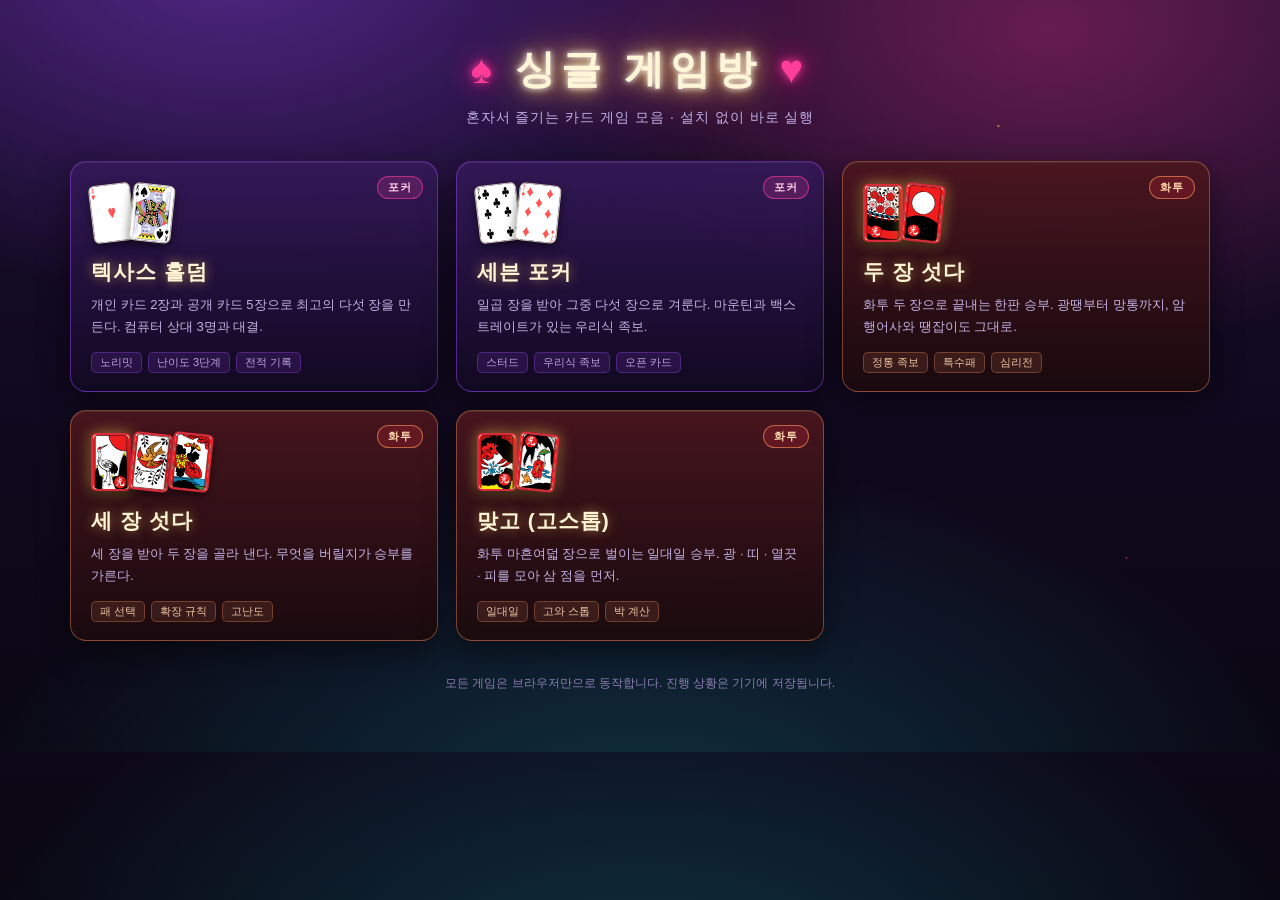
==== commit 7b425dd0: "메인 로비 카드·화투 조각을 실제 이미지로 교체 - 홀덤(A♥·K♠)·세븐(7♣·7♦): 실제 트럼프 SVG - 섯다·맞고: 실제 화투 SVG(광 카드는 금빛 하이라이트 유지) -" ====
--- a/index.html
+++ b/index.html
@@ -18,8 +18,8 @@
     <a class="game-card holdem" href="holdem.html">
       <div class="gc-badge">포커</div>
       <div class="gc-art">
-        <span class="mini-card red">A<i>♥</i></span>
-        <span class="mini-card black">K<i>♠</i></span>
+        <span class="mini-card"><img class="gc-face" src="assets/cards/h14.svg" alt="A♥"></span>
+        <span class="mini-card"><img class="gc-face" src="assets/cards/s13.svg" alt="K♠"></span>
       </div>
       <h2>텍사스 홀덤</h2>
       <p>개인 카드 2장과 공개 카드 5장으로 최고의 다섯 장을 만든다. 컴퓨터 상대 3명과 대결.</p>
@@ -29,8 +29,8 @@
     <a class="game-card seven" href="seven.html">
       <div class="gc-badge">포커</div>
       <div class="gc-art">
-        <span class="mini-card black">7<i>♣</i></span>
-        <span class="mini-card red">7<i>♦</i></span>
+        <span class="mini-card"><img class="gc-face" src="assets/cards/c7.svg" alt="7♣"></span>
+        <span class="mini-card"><img class="gc-face" src="assets/cards/d7.svg" alt="7♦"></span>
       </div>
       <h2>세븐 포커</h2>
       <p>일곱 장을 받아 그중 다섯 장으로 겨룬다. 마운틴과 백스트레이트가 있는 우리식 족보.</p>
@@ -40,7 +40,7 @@
     <a class="game-card sutda2" href="sutda.html?cards=2">
       <div class="gc-badge kr">화투</div>
       <div class="gc-art">
-        <span class="hana">3</span><span class="hana">8</span>
+        <span class="hana gwang"><img class="gc-face" src="assets/hwatu/03-g.svg" alt="3벚광"></span><span class="hana gwang"><img class="gc-face" src="assets/hwatu/08-g.svg" alt="8공광"></span>
       </div>
       <h2>두 장 섯다</h2>
       <p>화투 두 장으로 끝내는 한판 승부. 광땡부터 망통까지, 암행어사와 땡잡이도 그대로.</p>
@@ -50,7 +50,7 @@
     <a class="game-card sutda3" href="sutda.html?cards=3">
       <div class="gc-badge kr">화투</div>
       <div class="gc-art">
-        <span class="hana">1</span><span class="hana">4</span><span class="hana">9</span>
+        <span class="hana gwang"><img class="gc-face" src="assets/hwatu/01-g.svg" alt="1솔광"></span><span class="hana"><img class="gc-face" src="assets/hwatu/04-a.svg" alt="4흑열끗"></span><span class="hana"><img class="gc-face" src="assets/hwatu/09-a.svg" alt="9국열끗"></span>
       </div>
       <h2>세 장 섯다</h2>
       <p>세 장을 받아 두 장을 골라 낸다. 무엇을 버릴지가 승부를 가른다.</p>
@@ -60,7 +60,7 @@
     <a class="game-card gostop" href="gostop.html">
       <div class="gc-badge kr">화투</div>
       <div class="gc-art">
-        <span class="hana gwang">광</span><span class="hana">고</span>
+        <span class="hana gwang"><img class="gc-face" src="assets/hwatu/11-g.svg" alt="11오광"></span><span class="hana gwang"><img class="gc-face" src="assets/hwatu/12-g.svg" alt="12비광"></span>
       </div>
       <h2>맞고 (고스톱)</h2>
       <p>화투 마흔여덟 장으로 벌이는 일대일 승부. 광 · 띠 · 열끗 · 피를 모아 삼 점을 먼저.</p>
--- a/css/lobby.css
+++ b/css/lobby.css
@@ -101,8 +101,13 @@
 }
 
 .gc-art { display: flex; gap: 6px; align-items: center; height: 62px; }
+/* 실제 카드·화투 그림이 조각을 가득 채운다 */
+.gc-face {
+  position: absolute; inset: 0; width: 100%; height: 100%;
+  object-fit: cover; display: block; border-radius: inherit;
+}
 .mini-card {
-  position: relative;
+  position: relative; overflow: hidden;
   width: 42px; height: 58px; border-radius: 6px;
   background: linear-gradient(157deg, #fffefa, #e9e5d9);
   border: 1px solid #cbc6b7;
@@ -118,6 +123,7 @@
 
 /* 화투 느낌 조각 */
 .hana {
+  position: relative; overflow: hidden;
   width: 40px; height: 58px; border-radius: 5px;
   background: linear-gradient(170deg, #f6efe0 0%, #e6d9bd 100%);
   border: 2px solid var(--kr-red);
